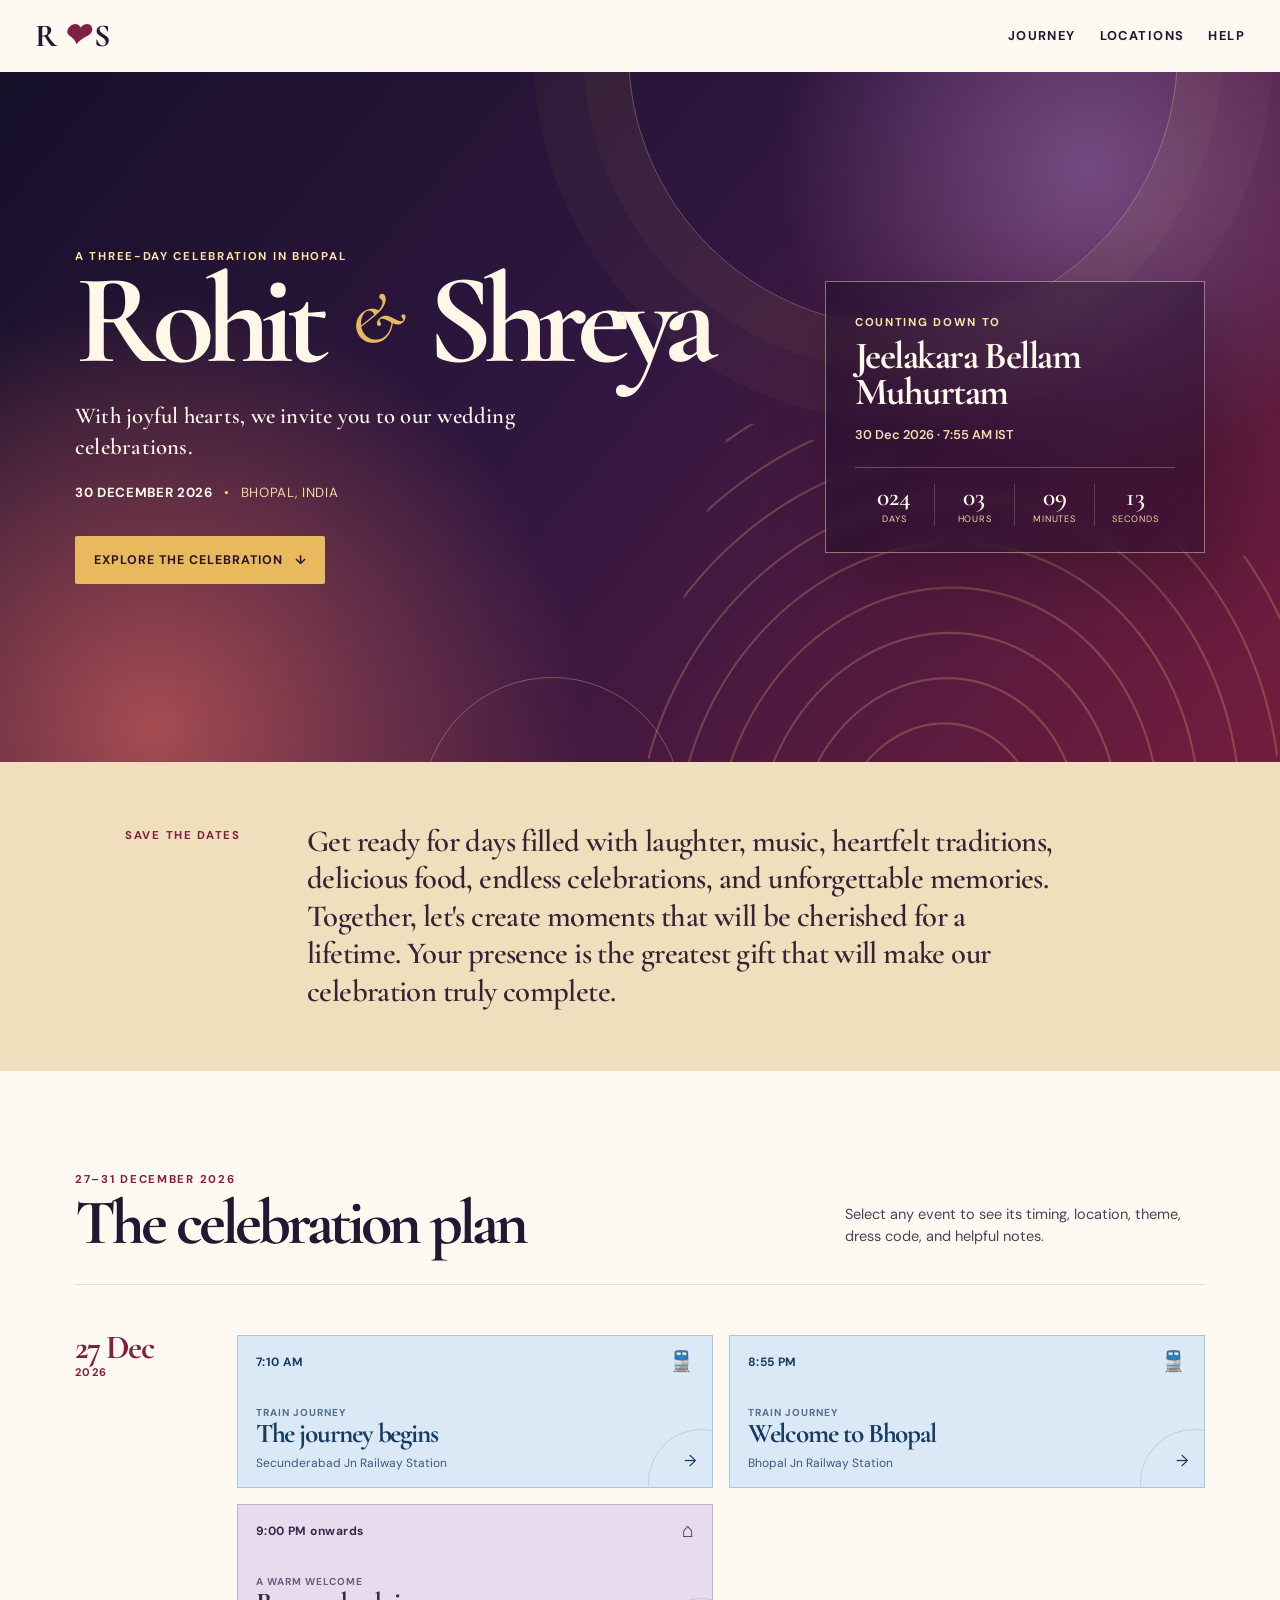
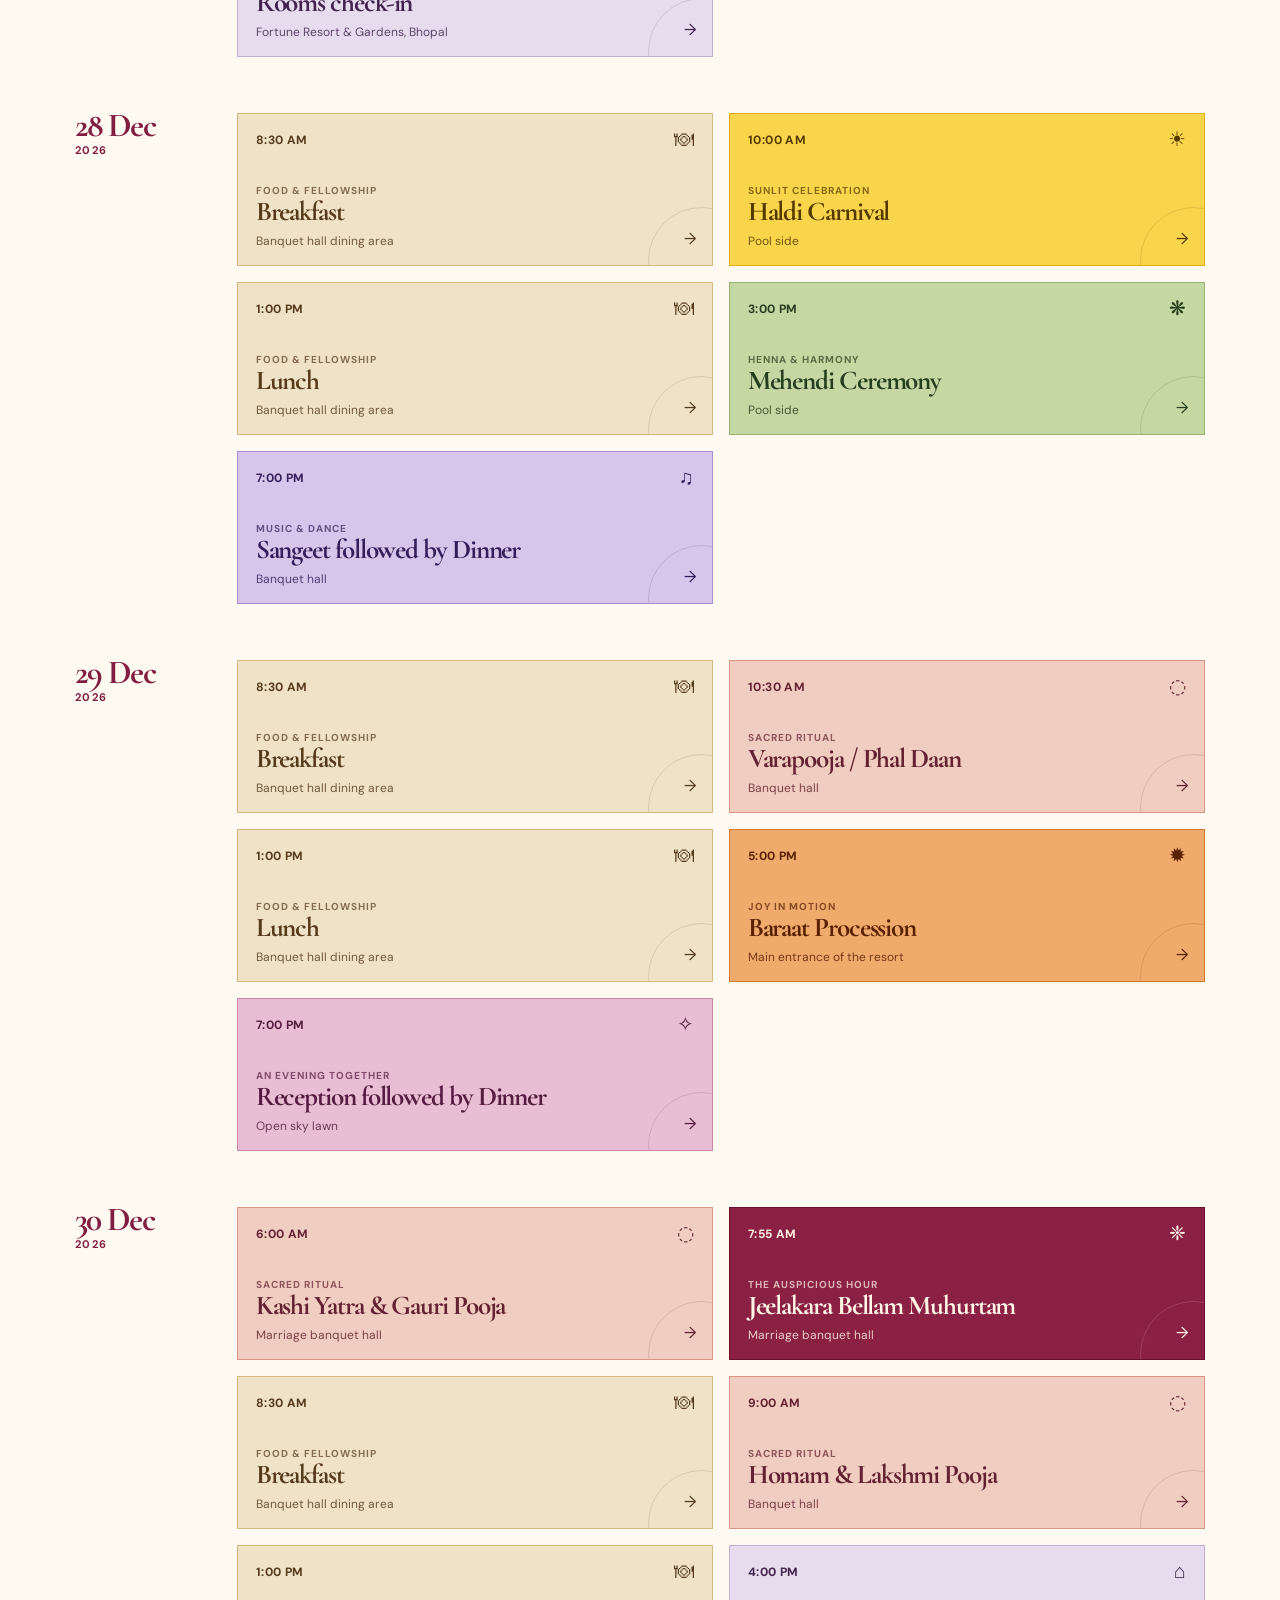
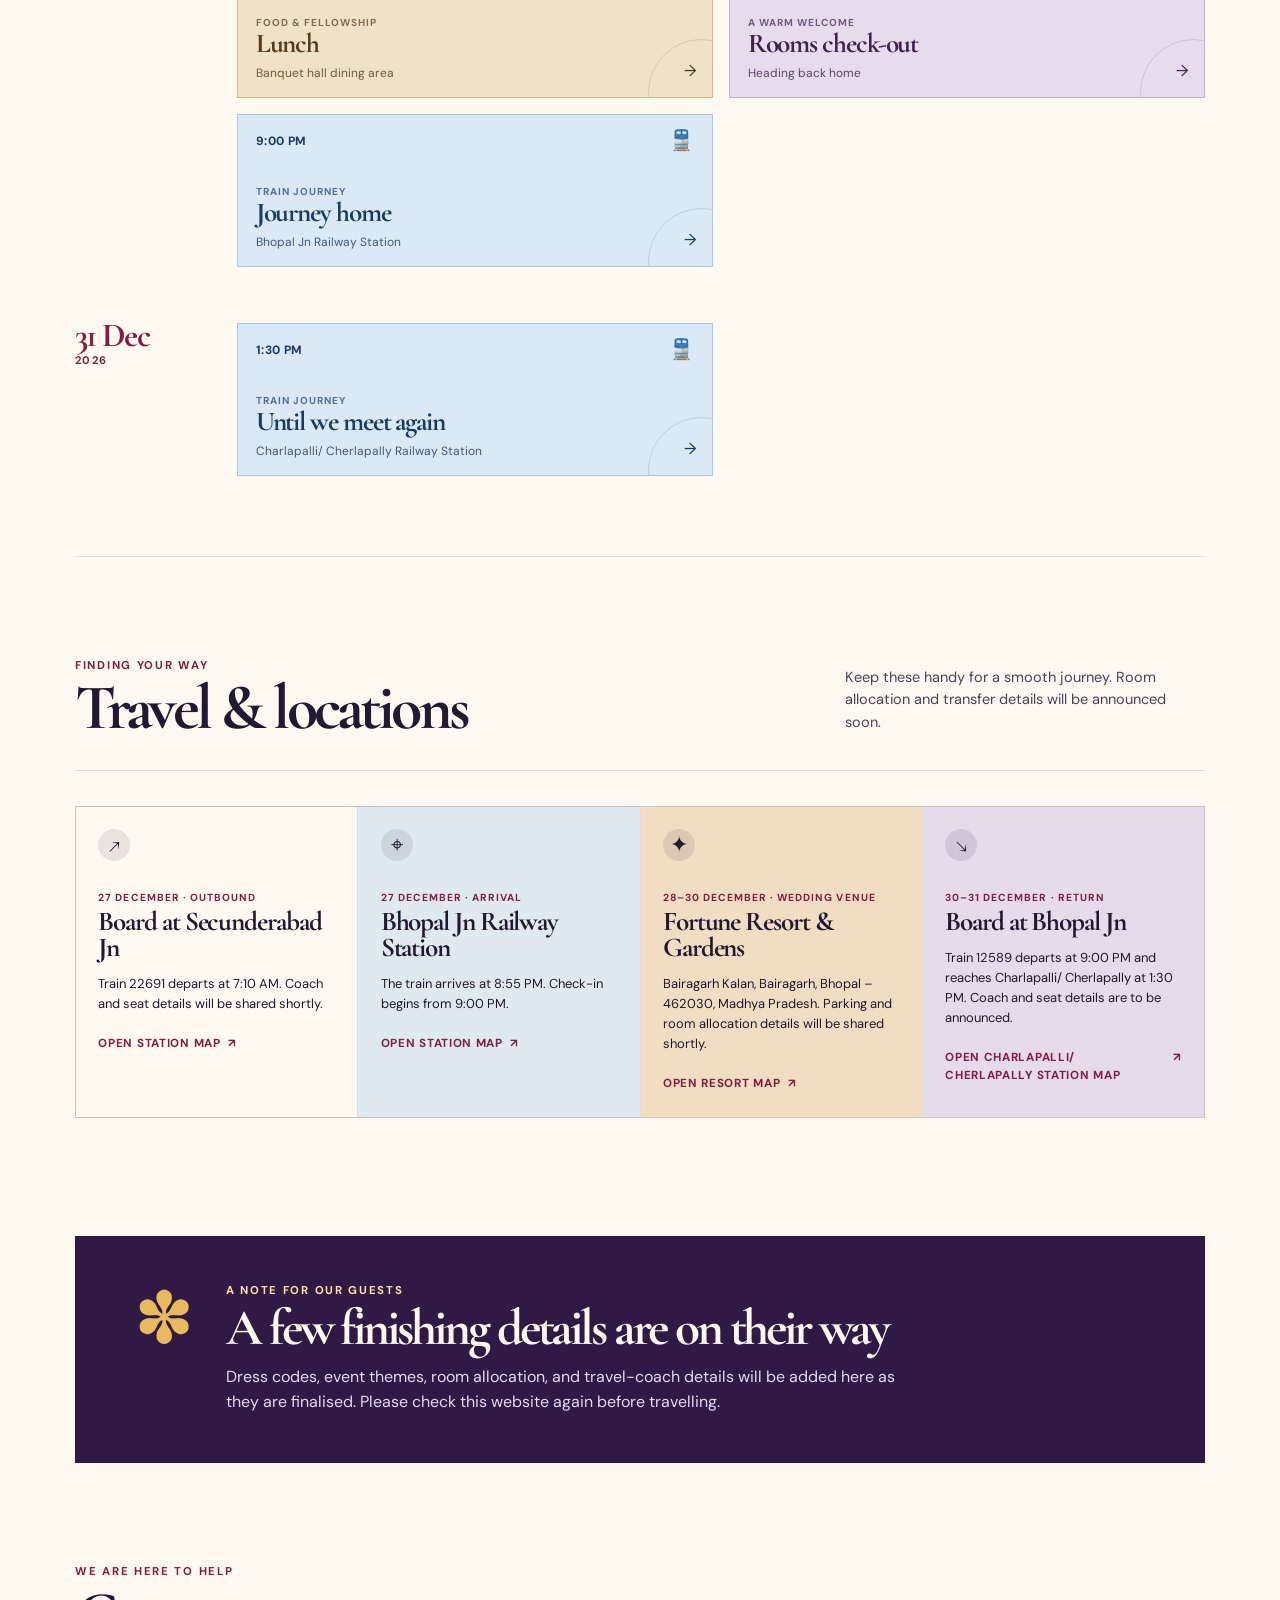
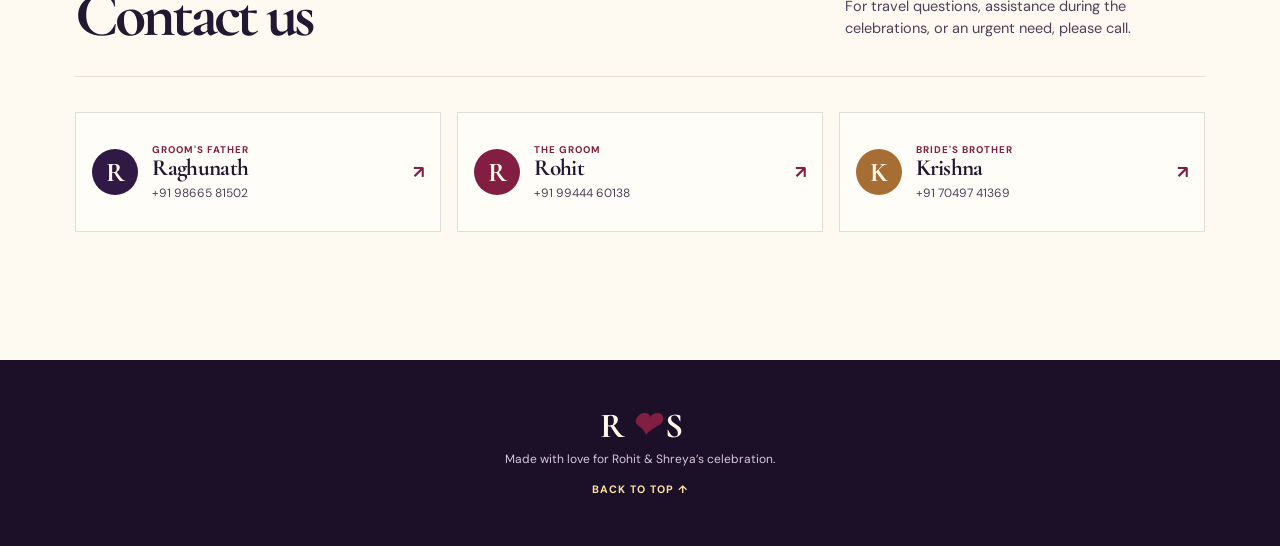
==== index.html @ 89488cb5 "Add files via upload" ====
<!doctype html>
<html lang="en">
  <head>
    <meta charset="UTF-8" />
    <meta name="viewport" content="width=device-width, initial-scale=1.0" />
    <meta name="theme-color" content="#1d1231" />
    <meta name="description" content="The wedding celebration of Rohit and Shreya in Bhopal, December 2026." />
    <title>Rohit &amp; Shreya | Wedding Celebration</title>
    <link rel="preconnect" href="https://fonts.googleapis.com" />
    <link rel="preconnect" href="https://fonts.gstatic.com" crossorigin />
    <link href="https://fonts.googleapis.com/css2?family=Cormorant+Garamond:ital,wght@0,500;0,600;0,700;1,600&family=DM+Sans:wght@400;500;600;700&display=swap" rel="stylesheet" />
    <link rel="stylesheet" href="styles.css" />
  </head>
  <body id="top">
    <a class="skip-link" href="#journey">Skip to celebration plan</a>
    <header class="site-header">
      <a class="wordmark" href="index.html" aria-label="Rohit and Shreya home">R <span>❤</span> S</a>
      <nav aria-label="Main navigation">
        <a href="#journey">Journey</a>
        <a href="#locations">Locations</a>
        <a href="#contacts">Help</a>
      </nav>
    </header>

    <main>
      <section class="hero" aria-labelledby="hero-title">
        <div class="hero-orb orb-one" aria-hidden="true"></div>
        <div class="hero-orb orb-two" aria-hidden="true"></div>
        <div class="hero-pattern" aria-hidden="true"></div>
        <div class="hero-couple" aria-hidden="true">
          <img src="assets/rohit-shreya-illustration-hero.png" alt="" />
        </div>
        <div class="hero-copy">
          <p class="eyebrow light">A three-day celebration in Bhopal</p>
          <h1 id="hero-title"><span>Rohit</span><i>&amp;</i><span>Shreya</span></h1>
          <p class="hero-intro">With joyful hearts, we invite you to our wedding celebrations.</p>
          <div class="date-lockup" aria-label="Wedding date and city">
            <strong>30 December 2026</strong>
            <span>•</span>
            <span>Bhopal, India</span>
          </div>
          <a class="button button-gold" href="#journey">Explore the celebration <span aria-hidden="true">↓</span></a>
        </div>

        <aside class="countdown-card" aria-label="Countdown to the Jeelakara Bellam Muhurtam">
          <p class="eyebrow">Counting down to</p>
          <h2>Jeelakara Bellam<br />Muhurtam</h2>
          <p class="muhurtam-time">30 Dec 2026 · 7:55 AM IST</p>
          <div class="countdown" data-countdown aria-live="polite">
            <div><strong data-days>000</strong><span>Days</span></div>
            <div><strong data-hours>00</strong><span>Hours</span></div>
            <div><strong data-minutes>00</strong><span>Minutes</span></div>
            <div><strong data-seconds>00</strong><span>Seconds</span></div>
          </div>
        </aside>
      </section>

      <section class="intro-band" aria-label="Wedding invitation note">
        <p class="eyebrow">Save the dates</p>
        <p>Get ready for days filled with laughter, music, heartfelt traditions, delicious food, endless celebrations, and unforgettable memories. Together, let's create moments that will be cherished for a lifetime. Your presence is the greatest gift that will make our celebration truly complete.</p>
      </section>

      <section class="journey section" id="journey" aria-labelledby="journey-title">
        <div class="section-heading">
          <div>
            <p class="eyebrow">27–31 December 2026</p>
            <h2 id="journey-title">The celebration plan</h2>
          </div>
          <p class="section-note">Select any event to see its timing, location, theme, dress code, and helpful notes.</p>
        </div>
        <div id="journey-list" class="journey-list" aria-live="polite"></div>
      </section>

      <section class="location-section section" id="locations" aria-labelledby="locations-title">
        <div class="section-heading">
          <div>
            <p class="eyebrow">Finding your way</p>
            <h2 id="locations-title">Travel &amp; locations</h2>
          </div>
          <p class="section-note">Keep these handy for a smooth journey. Room allocation and transfer details will be announced soon.</p>
        </div>
        <div class="location-grid">
          <article class="location-card location-train">
            <span class="icon-badge" aria-hidden="true">↗</span>
            <p class="card-kicker">27 December · Outbound</p>
            <h3>Board at Secunderabad Jn</h3>
            <p>Train 22691 departs at 7:10 AM. Coach and seat details will be shared shortly.</p>
            <a class="text-link" href="https://maps.app.goo.gl/dSaFnCo6ekKPRaWr9" target="_blank" rel="noopener">Open station map <span aria-hidden="true">↗</span></a>
          </article>
          <article class="location-card location-city">
            <span class="icon-badge" aria-hidden="true">⌖</span>
            <p class="card-kicker">27 December · Arrival</p>
            <h3>Bhopal Jn Railway Station</h3>
            <p>The train arrives at 8:55 PM. Check-in begins from 9:00 PM.</p>
            <a class="text-link" href="https://maps.app.goo.gl/MjPHqGioGqBx4mKu5" target="_blank" rel="noopener">Open station map <span aria-hidden="true">↗</span></a>
          </article>
          <article class="location-card location-venue">
            <span class="icon-badge" aria-hidden="true">✦</span>
            <p class="card-kicker">28–30 December · Wedding venue</p>
            <h3>Fortune Resort &amp; Gardens</h3>
            <p>Bairagarh Kalan, Bairagarh, Bhopal – 462030, Madhya Pradesh. Parking and room allocation details will be shared shortly.</p>
            <a class="text-link" href="https://maps.app.goo.gl/9rPVQdmpCpWCATGD6" target="_blank" rel="noopener">Open resort map <span aria-hidden="true">↗</span></a>
          </article>
          <article class="location-card location-return">
            <span class="icon-badge" aria-hidden="true">↘</span>
            <p class="card-kicker">30–31 December · Return</p>
            <h3>Board at Bhopal Jn</h3>
            <p>Train 12589 departs at 9:00 PM and reaches Charlapalli/ Cherlapally at 1:30 PM. Coach and seat details are to be announced.</p>
            <a class="text-link" href="https://maps.app.goo.gl/GBfrULoSmMxC1pWL6" target="_blank" rel="noopener">Open Charlapalli/ Cherlapally station map <span aria-hidden="true">↗</span></a>
          </article>
        </div>
      </section>

      <section class="guest-note section" aria-labelledby="guest-note-title">
        <div class="note-symbol" aria-hidden="true">✽</div>
        <div>
          <p class="eyebrow">A note for our guests</p>
          <h2 id="guest-note-title">A few finishing details are on their way</h2>
          <p>Dress codes, event themes, room allocation, and travel-coach details will be added here as they are finalised. Please check this website again before travelling.</p>
        </div>
      </section>

      <section class="contacts-section section" id="contacts" aria-labelledby="contacts-title">
        <div class="section-heading">
          <div>
            <p class="eyebrow">We are here to help</p>
            <h2 id="contacts-title">Contact us</h2>
          </div>
          <p class="section-note">For travel questions, assistance during the celebrations, or an urgent need, please call.</p>
        </div>
        <div class="contact-grid">
          <a class="contact-card" href="tel:+919866581502">
            <span class="contact-initial">R</span>
            <span><small>Groom's father</small><strong>Raghunath</strong><em>+91 98665 81502</em></span>
            <b aria-hidden="true">↗</b>
          </a>
          <a class="contact-card" href="tel:+919944460138">
            <span class="contact-initial">R</span>
            <span><small>The groom</small><strong>Rohit</strong><em>+91 99444 60138</em></span>
            <b aria-hidden="true">↗</b>
          </a>
          <a class="contact-card" href="tel:+917049741369">
            <span class="contact-initial">K</span>
            <span><small>Bride's brother</small><strong>Krishna</strong><em>+91 70497 41369</em></span>
            <b aria-hidden="true">↗</b>
          </a>
        </div>
      </section>
    </main>

    <footer>
      <p class="footer-monogram" aria-hidden="true">R <span>❤</span> S</p>
      <p>Made with love for Rohit &amp; Shreya’s celebration.</p>
      <a href="#top" class="back-top">Back to top ↑</a>
    </footer>
    <script src="events.js"></script>
    <script src="app.js"></script>
  </body>
</html>
---- styles.css ----
:root {
  --ink: #211831;
  --ink-soft: #4d4057;
  --cream: #fffaf1;
  --paper: #f6efe2;
  --gold: #e9b95d;
  --gold-light: #ffe3a2;
  --wine: #821e42;
  --plum: #301944;
  --line: rgba(50, 30, 52, .14);
  --sans: "DM Sans", Arial, sans-serif;
  --serif: "Cormorant Garamond", Georgia, serif;
}

* { box-sizing: border-box; }
html { scroll-behavior: smooth; }
body { margin: 0; background: var(--cream); color: var(--ink); font-family: var(--sans); font-size: 16px; line-height: 1.55; }
a { color: inherit; }
.skip-link { position: absolute; left: -9999px; top: auto; }
.skip-link:focus { left: 1rem; top: 1rem; z-index: 20; padding: .8rem 1rem; background: #fff; border-radius: 5px; }
.site-header { display: flex; align-items: center; justify-content: space-between; width: min(1210px, calc(100% - 3rem)); margin: 0 auto; padding: 1.25rem 0; }
.wordmark { color: var(--ink); text-decoration: none; font: 700 2rem/1 var(--serif); letter-spacing: -.08em; }
.wordmark span, .footer-monogram span { color: var(--wine); font-style: italic; margin: 0 .1em; }
.site-header nav { display: flex; gap: 1.5rem; }
.site-header nav a, .back-link { color: var(--ink); font-size: .8rem; text-decoration: none; text-transform: uppercase; letter-spacing: .11em; font-weight: 700; }
.site-header nav a:hover, .back-link:hover, .text-link:hover { color: var(--wine); }
.hero { min-height: 690px; position: relative; isolation: isolate; overflow: hidden; display: grid; grid-template-columns: minmax(0, 1fr) 380px; align-items: center; gap: 3rem; padding: clamp(4rem, 9vw, 8rem) max(1.5rem, calc((100vw - 1130px) / 2)); background: radial-gradient(circle at 85% 14%, #754a81 0, transparent 25%), radial-gradient(circle at 12% 95%, #a64c52 0, transparent 33%), linear-gradient(130deg, #161029, #321741 48%, #741d3d); color: #fff8e9; }
.hero-copy { position: relative; z-index: 2; max-width: 690px; }
.eyebrow { margin: 0 0 .55rem; color: var(--wine); font-size: .71rem; line-height: 1.2; text-transform: uppercase; letter-spacing: .15em; font-weight: 700; }
.eyebrow.light { color: var(--gold-light); }
.hero h1 { margin: 0; display: flex; flex-wrap: wrap; align-items: center; gap: .1em .25em; font: 700 clamp(4.5rem, 10vw, 8.7rem)/.76 var(--serif); letter-spacing: -.075em; }
.hero h1 i { color: var(--gold); font-size: .56em; font-weight: 500; }
.hero-intro { max-width: 450px; margin: 2rem 0 1.3rem; font: 600 clamp(1.15rem, 1.8vw, 1.42rem)/1.35 var(--serif); letter-spacing: .01em; }
.date-lockup { display: flex; align-items: center; gap: .7rem; color: #f4d89c; font-size: .83rem; letter-spacing: .05em; text-transform: uppercase; }
.date-lockup strong { color: #fff9e9; }
.button { display: inline-flex; align-items: center; justify-content: center; gap: .75rem; padding: .85rem 1.1rem; border: 1px solid transparent; border-radius: 2px; text-decoration: none; font-size: .78rem; font-weight: 700; letter-spacing: .08em; text-transform: uppercase; transition: transform .2s ease, background .2s ease, border-color .2s ease; }
.button:hover { transform: translateY(-2px); }
.button-gold { margin-top: 2rem; background: var(--gold); color: #291530; }
.button-gold:hover { background: #ffcf71; }
.button-dark { margin-top: 1rem; background: var(--plum); color: #fffaf1; }
.button-outline { border-color: var(--ink); color: var(--ink); }
.button-outline:hover { background: var(--ink); color: var(--cream); }
.countdown-card { position: relative; z-index: 2; width: 100%; padding: 2.1rem 1.8rem 1.6rem; border: 1px solid rgba(255, 239, 193, .45); background: rgba(20, 10, 34, .38); box-shadow: 20px 25px 70px rgba(0, 0, 0, .22); backdrop-filter: blur(7px); }
.countdown-card h2 { margin: 0; color: #fff9eb; font: 700 clamp(2rem, 3vw, 2.55rem)/.94 var(--serif); letter-spacing: -.04em; }
.countdown-card .eyebrow { color: var(--gold-light); }
.muhurtam-time { margin: .9rem 0 1.4rem; color: #f3ddaa; font-size: .8rem; font-weight: 600; }
.countdown { display: grid; grid-template-columns: repeat(4, 1fr); border-top: 1px solid rgba(255,255,255,.25); padding-top: 1rem; }
.countdown > div { display: grid; gap: .15rem; text-align: center; border-right: 1px solid rgba(255,255,255,.18); }
.countdown > div:last-child { border-right: 0; }
.countdown strong { color: #fff9e9; font: 600 clamp(1.25rem, 2vw, 1.7rem)/1 var(--serif); }
.countdown span { color: #efd7a0; font-size: .58rem; text-transform: uppercase; letter-spacing: .08em; }
.countdown-complete { grid-column: 1 / -1; margin: 0; color: #fff9eb; font: 600 1.3rem/1.2 var(--serif); text-align: center; }
.hero-orb { position: absolute; z-index: -1; border: 1px solid rgba(255, 221, 148, .3); border-radius: 50%; }
.orb-one { width: 550px; height: 550px; top: -295px; right: 8%; box-shadow: 0 0 0 45px rgba(232, 185, 93, .04), 0 0 0 95px rgba(232, 185, 93, .035); animation: drift 11s ease-in-out infinite; }
.orb-two { width: 260px; height: 260px; bottom: -175px; left: 33%; animation: drift 9s ease-in-out -3s infinite reverse; }
.hero-pattern { position: absolute; z-index: -1; bottom: -80px; right: -10px; width: min(48vw, 620px); height: 350px; opacity: .72; background: repeating-radial-gradient(ellipse at bottom, transparent 0 18px, rgba(255, 214, 126, .31) 19px 20px, transparent 21px 40px); transform: rotate(15deg); }
.hero-couple { position: absolute; z-index: 0; right: clamp(365px, 35vw, 485px); bottom: -2.4rem; width: min(31vw, 380px); pointer-events: none; filter: drop-shadow(0 20px 22px rgba(8, 3, 16, .34)); opacity: .64; animation: couple-float 7s ease-in-out infinite; }
.hero-couple img { display: block; width: 100%; height: auto; }
@keyframes couple-float { 50% { transform: translateY(-12px) rotate(-1.2deg); } }
@keyframes drift { 50% { transform: translate3d(18px, 22px, 0) rotate(7deg); } }
.intro-band { display: grid; grid-template-columns: 150px minmax(0, 750px); gap: 2rem; align-items: start; padding: 3.8rem max(1.5rem, calc((100vw - 1030px) / 2)); background: #f0dfbd; color: #3a2136; }
.intro-band .eyebrow { margin-top: .4rem; }
.intro-band > p:last-child { margin: 0; font: 600 clamp(1.4rem, 2.4vw, 2rem)/1.22 var(--serif); letter-spacing: -.02em; }
.section { width: min(1130px, calc(100% - 3rem)); margin: 0 auto; padding: clamp(4.5rem, 8vw, 7rem) 0; }
.section-heading { display: flex; align-items: end; justify-content: space-between; gap: 2rem; padding-bottom: 2.2rem; border-bottom: 1px solid var(--line); }
.section h2, .not-found h1 { margin: 0; font: 700 clamp(2.7rem, 5vw, 4.4rem)/.83 var(--serif); letter-spacing: -.06em; }
.section-note { max-width: 360px; margin: 0; color: var(--ink-soft); font-size: .91rem; }
.journey { padding-bottom: 2.5rem; }
.journey-list { padding-top: 2.1rem; }
.day-schedule { display: grid; grid-template-columns: 130px 1fr; gap: 2rem; padding: 1rem 0 2.5rem; }
.day-marker { display: grid; align-content: start; gap: .15rem; color: var(--wine); }
.day-marker strong { font: 700 2.1rem/.8 var(--serif); letter-spacing: -.05em; }
.day-marker span { font-size: .69rem; font-weight: 700; letter-spacing: .12em; }
.events-grid { display: grid; grid-template-columns: repeat(2, minmax(0, 1fr)); gap: 1rem; }
.event-card { min-height: 153px; position: relative; display: flex; flex-direction: column; justify-content: space-between; overflow: hidden; padding: 1.05rem 1.1rem .9rem; border: 1px solid var(--event-border, rgba(44,27,43,.12)); background: var(--event-bg, #fff); color: var(--event-ink, var(--ink)); text-decoration: none; transition: transform .2s ease, box-shadow .2s ease; }
.event-card::after { content: ""; position: absolute; width: 105px; height: 105px; right: -43px; bottom: -49px; border: 1px solid currentColor; border-radius: 50%; opacity: .15; }
.event-card:hover { transform: translateY(-3px); box-shadow: 0 15px 25px rgba(47, 24, 44, .11); }
.event-time { display: flex; align-items: center; justify-content: space-between; color: inherit; font-size: .75rem; font-weight: 700; letter-spacing: .04em; }
.event-time span { font: 1.25rem/1 var(--serif); }
.event-card-body { position: relative; z-index: 1; }
.event-type { margin: 0 0 .1rem; font-size: .63rem; font-weight: 700; letter-spacing: .1em; text-transform: uppercase; opacity: .7; }
.event-card h3 { margin: 0; font: 700 1.7rem/.9 var(--serif); letter-spacing: -.04em; }
.event-card-body > p:last-child { margin: .45rem 0 0; font-size: .75rem; opacity: .82; }
.event-arrow { position: absolute; z-index: 2; right: 1rem; bottom: .8rem; font-size: 1rem; }
.theme-journey { --event-bg: #dbe8f5; --event-ink: #173c61; --event-border: #a8c5e3; }
.theme-welcome { --event-bg: #e7dced; --event-ink: #40224d; --event-border: #c6add2; }
.theme-dining { --event-bg: #f0e2c7; --event-ink: #563b1b; --event-border: #d6b884; }
.theme-haldi { --event-bg: #f8d54b; --event-ink: #563900; --event-border: #e1ad16; }
.theme-mehendi { --event-bg: #c5d7a2; --event-ink: #253e1e; --event-border: #96b572; }
.theme-sangeet { --event-bg: #d7c5eb; --event-ink: #371e5a; --event-border: #aa8fd0; }
.theme-pooja { --event-bg: #f0ccc1; --event-ink: #632231; --event-border: #d89689; }
.theme-baraat { --event-bg: #efab6b; --event-ink: #592004; --event-border: #d77832; }
.theme-reception { --event-bg: #e9bdd3; --event-ink: #541c41; --event-border: #cc86aa; }
.theme-muhurtam { --event-bg: #8b2045; --event-ink: #fff6e6; --event-border: #6d102f; }
.location-section { border-top: 1px solid var(--line); }
.location-grid { display: grid; grid-template-columns: repeat(4, 1fr); gap: 1px; margin-top: 2.2rem; background: var(--line); border: 1px solid var(--line); }
.location-card { min-height: 295px; padding: 1.4rem; background: #fffaf1; }
.location-card:nth-child(2) { background: #dfeaf0; }
.location-card:nth-child(3) { background: #f1dec2; }
.location-card:nth-child(4) { background: #e5dbea; }
.icon-badge { display: grid; place-items: center; width: 32px; height: 32px; border-radius: 50%; background: rgba(44,23,53,.1); font: 1.4rem/1 var(--serif); }
.card-kicker { margin: 1.8rem 0 .2rem; color: var(--wine); font-size: .64rem; font-weight: 700; letter-spacing: .1em; text-transform: uppercase; }
.location-card h3 { margin: 0; font: 700 1.7rem/.95 var(--serif); letter-spacing: -.04em; }
.location-card > p:not(.card-kicker) { margin: .8rem 0 1rem; font-size: .81rem; }
.text-link { display: inline-flex; gap: .45rem; color: var(--wine); font-size: .73rem; font-weight: 700; text-decoration: none; text-transform: uppercase; letter-spacing: .06em; }
.status-pill { display: inline-block; padding: .4rem .55rem; background: rgba(72,39,63,.1); color: #553544; font-size: .63rem; font-weight: 700; letter-spacing: .055em; text-transform: uppercase; }
.status-pill.large { margin-top: .4rem; font-size: .69rem; }
.guest-note { display: grid; grid-template-columns: 82px minmax(0, 1fr); gap: 1.3rem; margin-top: 1rem; padding: 3rem; background: var(--plum); color: #fff9ec; }
.guest-note .eyebrow { color: var(--gold-light); }
.guest-note h2 { color: #fff9ec; font-size: clamp(2.2rem, 4vw, 3.6rem); }
.guest-note p:last-child { max-width: 690px; margin: 1rem 0 0; color: #e8d9ef; }
.note-symbol { color: var(--gold); font: 4.5rem/1 var(--serif); text-align: center; }
.contacts-section { padding-bottom: clamp(5rem, 10vw, 9rem); }
.contact-grid { display: grid; grid-template-columns: repeat(3, 1fr); gap: 1rem; margin-top: 2.2rem; }
.contact-card { display: grid; grid-template-columns: 46px 1fr auto; gap: .9rem; align-items: center; min-height: 120px; padding: 1rem; border: 1px solid var(--line); background: #fffdf8; text-decoration: none; transition: transform .2s ease, border-color .2s ease; }
.contact-card:hover { transform: translateY(-2px); border-color: var(--wine); }
.contact-initial { display: grid; place-items: center; width: 46px; height: 46px; border-radius: 50%; background: var(--plum); color: #fff9eb; font: 700 1.7rem/1 var(--serif); }
.contact-card:nth-child(2) .contact-initial { background: var(--wine); }
.contact-card:nth-child(3) .contact-initial { background: #a66e32; }
.contact-card span:nth-child(2) { display: grid; }
.contact-card small { color: var(--wine); font-size: .61rem; font-weight: 700; letter-spacing: .1em; text-transform: uppercase; }
.contact-card strong { font: 700 1.45rem/.95 var(--serif); letter-spacing: -.03em; }
.contact-card em { margin-top: .32rem; color: var(--ink-soft); font-size: .75rem; font-style: normal; }
.contact-card b { color: var(--wine); font-size: 1.1rem; }
footer { display: grid; place-items: center; gap: .4rem; padding: 3rem 1.5rem; background: #1c1028; color: #d8c7dc; text-align: center; }
.footer-monogram { margin: 0; color: #fff9e9; font: 700 2.2rem/1 var(--serif); letter-spacing: -.08em; }
footer p:not(.footer-monogram) { margin: 0; font-size: .75rem; }
.back-top { margin-top: .4rem; color: var(--gold-light); font-size: .67rem; font-weight: 700; letter-spacing: .1em; text-decoration: none; text-transform: uppercase; }

/* Event detail page */
.event-header { border-bottom: 1px solid var(--line); }
.event-hero { --event-bg: #f0dfbd; --event-ink: var(--ink); position: relative; isolation: isolate; overflow: hidden; display: grid; grid-template-columns: minmax(0, 1fr) minmax(220px, 315px); gap: 2.5rem; align-items: end; min-height: 455px; padding: clamp(4rem, 8vw, 7rem) max(1.5rem, calc((100vw - 1130px) / 2)); background: var(--event-bg); color: var(--event-ink); }
.event-hero::before { content: ""; position: absolute; z-index: -1; width: min(65vw, 800px); height: min(65vw, 800px); top: -420px; right: -120px; border: 1px solid currentColor; border-radius: 50%; opacity: .15; box-shadow: 0 0 0 60px transparent, 0 0 0 61px currentColor, 0 0 0 120px transparent, 0 0 0 121px currentColor; }
.event-hero .eyebrow { color: currentColor; opacity: .75; }
.event-theme-label { margin: .2rem 0 1rem; font-size: .75rem; font-weight: 700; letter-spacing: .1em; text-transform: uppercase; }
.event-hero h1 { max-width: 750px; margin: 0; font: 700 clamp(4rem, 9vw, 7.4rem)/.78 var(--serif); letter-spacing: -.075em; }
.event-summary { max-width: 570px; margin: 1.5rem 0 0; font: 600 clamp(1.1rem, 2vw, 1.45rem)/1.3 var(--serif); }
.event-stamp { position: relative; z-index: 1; display: grid; gap: .4rem; padding: 1.3rem; border: 1px solid currentColor; background: rgba(255,255,255,.16); }
.event-stamp strong { font: 700 2.4rem/.9 var(--serif); letter-spacing: -.045em; }
.event-stamp span { font-size: .78rem; font-weight: 600; }
.event-hero-art { position: absolute; z-index: -1; top: -20px; right: 14%; font: clamp(13rem, 28vw, 23rem)/1 var(--serif); opacity: .11; }
.event-details { display: grid; grid-template-columns: minmax(0, 1fr) 300px; gap: clamp(2.5rem, 7vw, 7rem); align-items: start; }
.detail-main h2 { max-width: 600px; }
.detail-list { margin: 2rem 0 1.7rem; padding: 0; list-style: none; border-top: 1px solid var(--line); }
.detail-list li { padding: .9rem 0 .9rem 1.7rem; border-bottom: 1px solid var(--line); position: relative; font-size: .91rem; }
.detail-list li::before { content: "✦"; position: absolute; left: 0; color: var(--wine); }
.detail-actions { display: flex; flex-wrap: wrap; gap: .8rem; }
.help-panel { padding: 1.6rem; background: #efe2c8; color: #382234; }
.help-panel h3 { margin: 0; font: 700 2rem/.93 var(--serif); letter-spacing: -.04em; }
.help-panel p:not(.eyebrow) { margin: 1rem 0; font-size: .86rem; }
.help-panel a { color: var(--wine); font-size: .78rem; font-weight: 700; }
.not-found { min-height: 50vh; }
.not-found p:not(.eyebrow) { max-width: 480px; }

@media (max-width: 850px) {
  .hero { min-height: 0; grid-template-columns: 1fr; gap: 3.2rem; padding-top: 5rem; padding-bottom: 4.5rem; }
  .hero-couple { right: 1.8rem; bottom: 1.5rem; width: 270px; opacity: .26; }
  .countdown-card { max-width: 470px; }
  .location-grid { grid-template-columns: repeat(2, 1fr); }
  .contact-grid { grid-template-columns: 1fr; }
  .event-details { grid-template-columns: 1fr; }
  .help-panel { max-width: 450px; }
}
@media (max-width: 620px) {
  .site-header { width: min(100% - 2rem, 1210px); padding: 1rem 0; }
  .site-header nav { gap: .8rem; }
  .site-header nav a { font-size: .62rem; }
  .hero { padding: 4rem 1rem 3rem; }
  .hero-couple { right: -.4rem; bottom: 3.5rem; width: 230px; opacity: .21; }
  .hero h1 { font-size: clamp(4.2rem, 22vw, 6.2rem); }
  .intro-band { grid-template-columns: 1fr; gap: .4rem; padding: 2.5rem 1rem; }
  .section { width: min(100% - 2rem, 1130px); padding: 3.7rem 0; }
  .section-heading { display: grid; gap: 1rem; padding-bottom: 1.5rem; }
  .section-note { max-width: 100%; }
  .day-schedule { grid-template-columns: 1fr; gap: .9rem; padding-bottom: 2rem; }
  .day-marker { display: flex; align-items: baseline; gap: .5rem; }
  .events-grid, .location-grid { grid-template-columns: 1fr; }
  .event-card { min-height: 140px; }
  .guest-note { grid-template-columns: 1fr; padding: 2rem 1.3rem; }
  .note-symbol { text-align: left; font-size: 3rem; }
  .event-hero { grid-template-columns: 1fr; gap: 2rem; min-height: 0; padding: 4rem 1rem 3rem; }
  .event-hero h1 { font-size: clamp(3.7rem, 16vw, 5.7rem); }
  .event-stamp { max-width: 360px; }
  .event-details { padding-top: 3.7rem; }
}
@media (prefers-reduced-motion: reduce) { *, *::before, *::after { scroll-behavior: auto !important; animation-duration: .01ms !important; animation-iteration-count: 1 !important; transition-duration: .01ms !important; } }
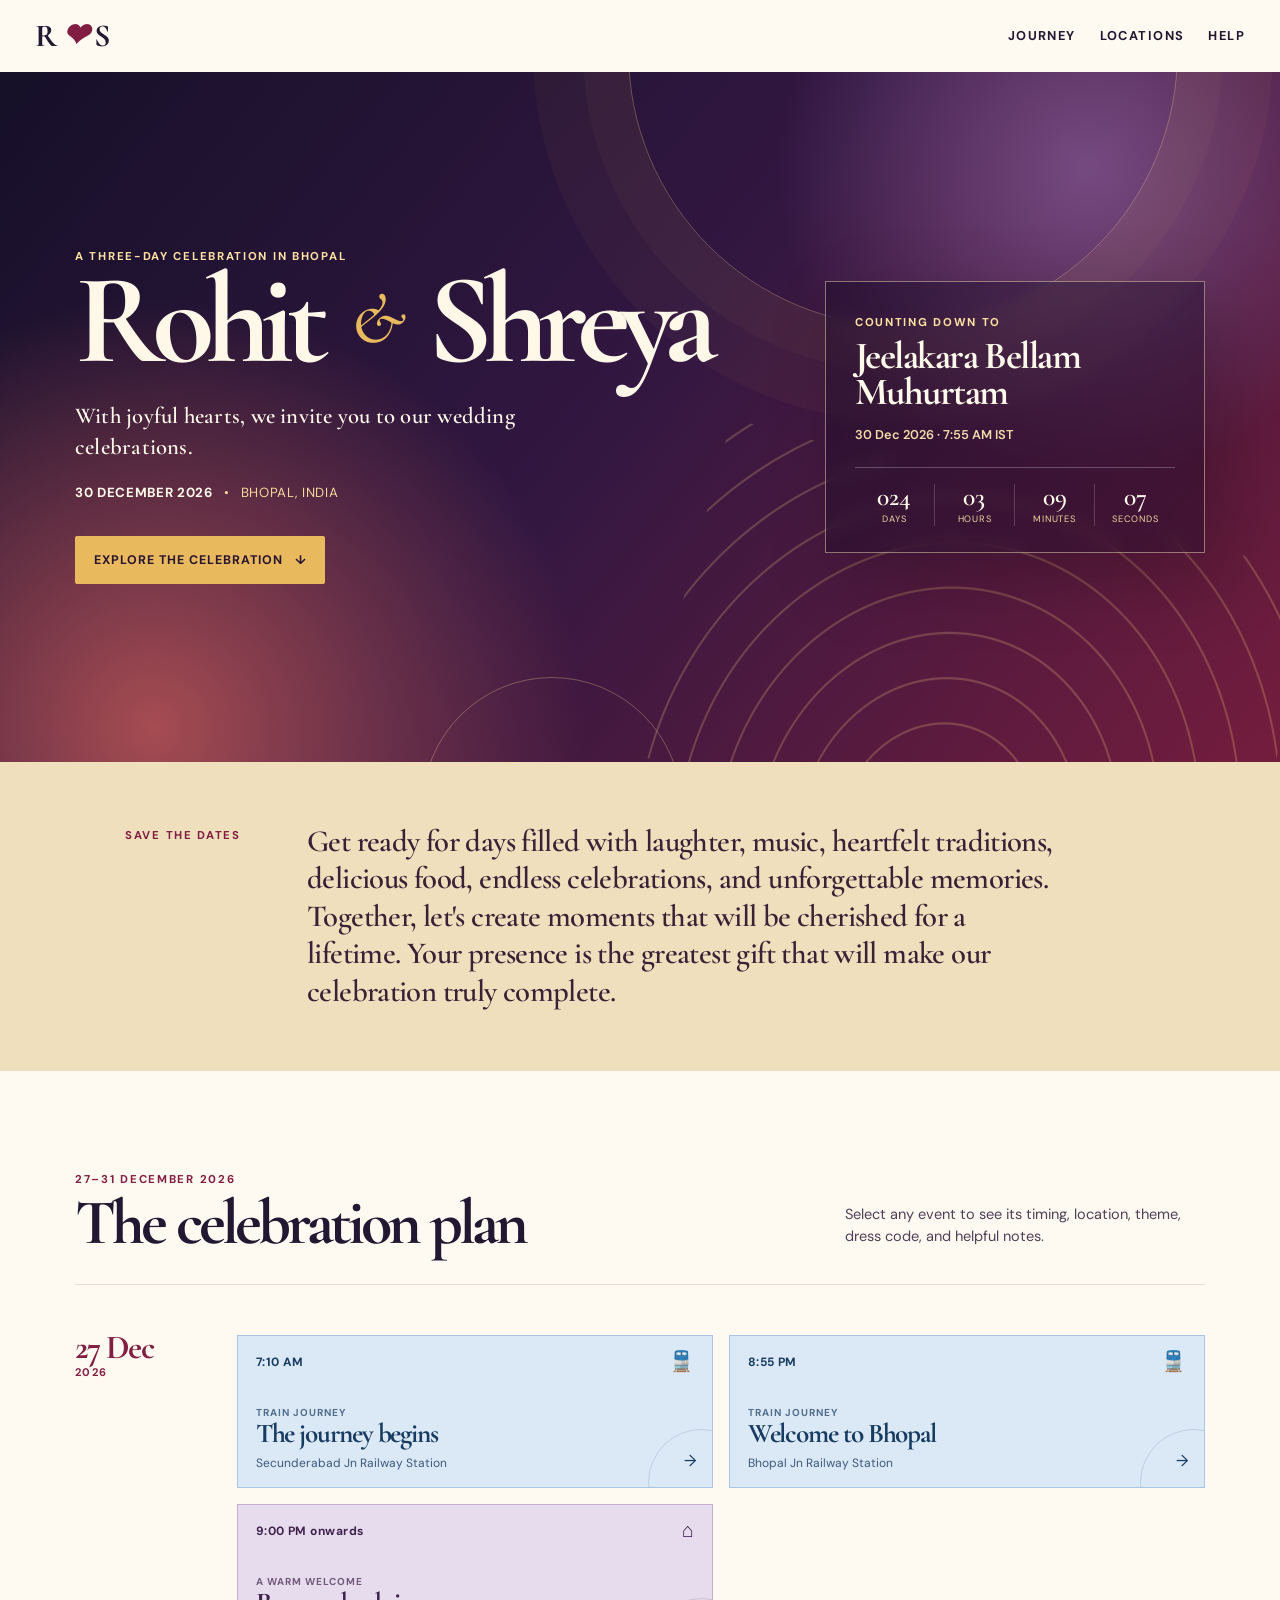
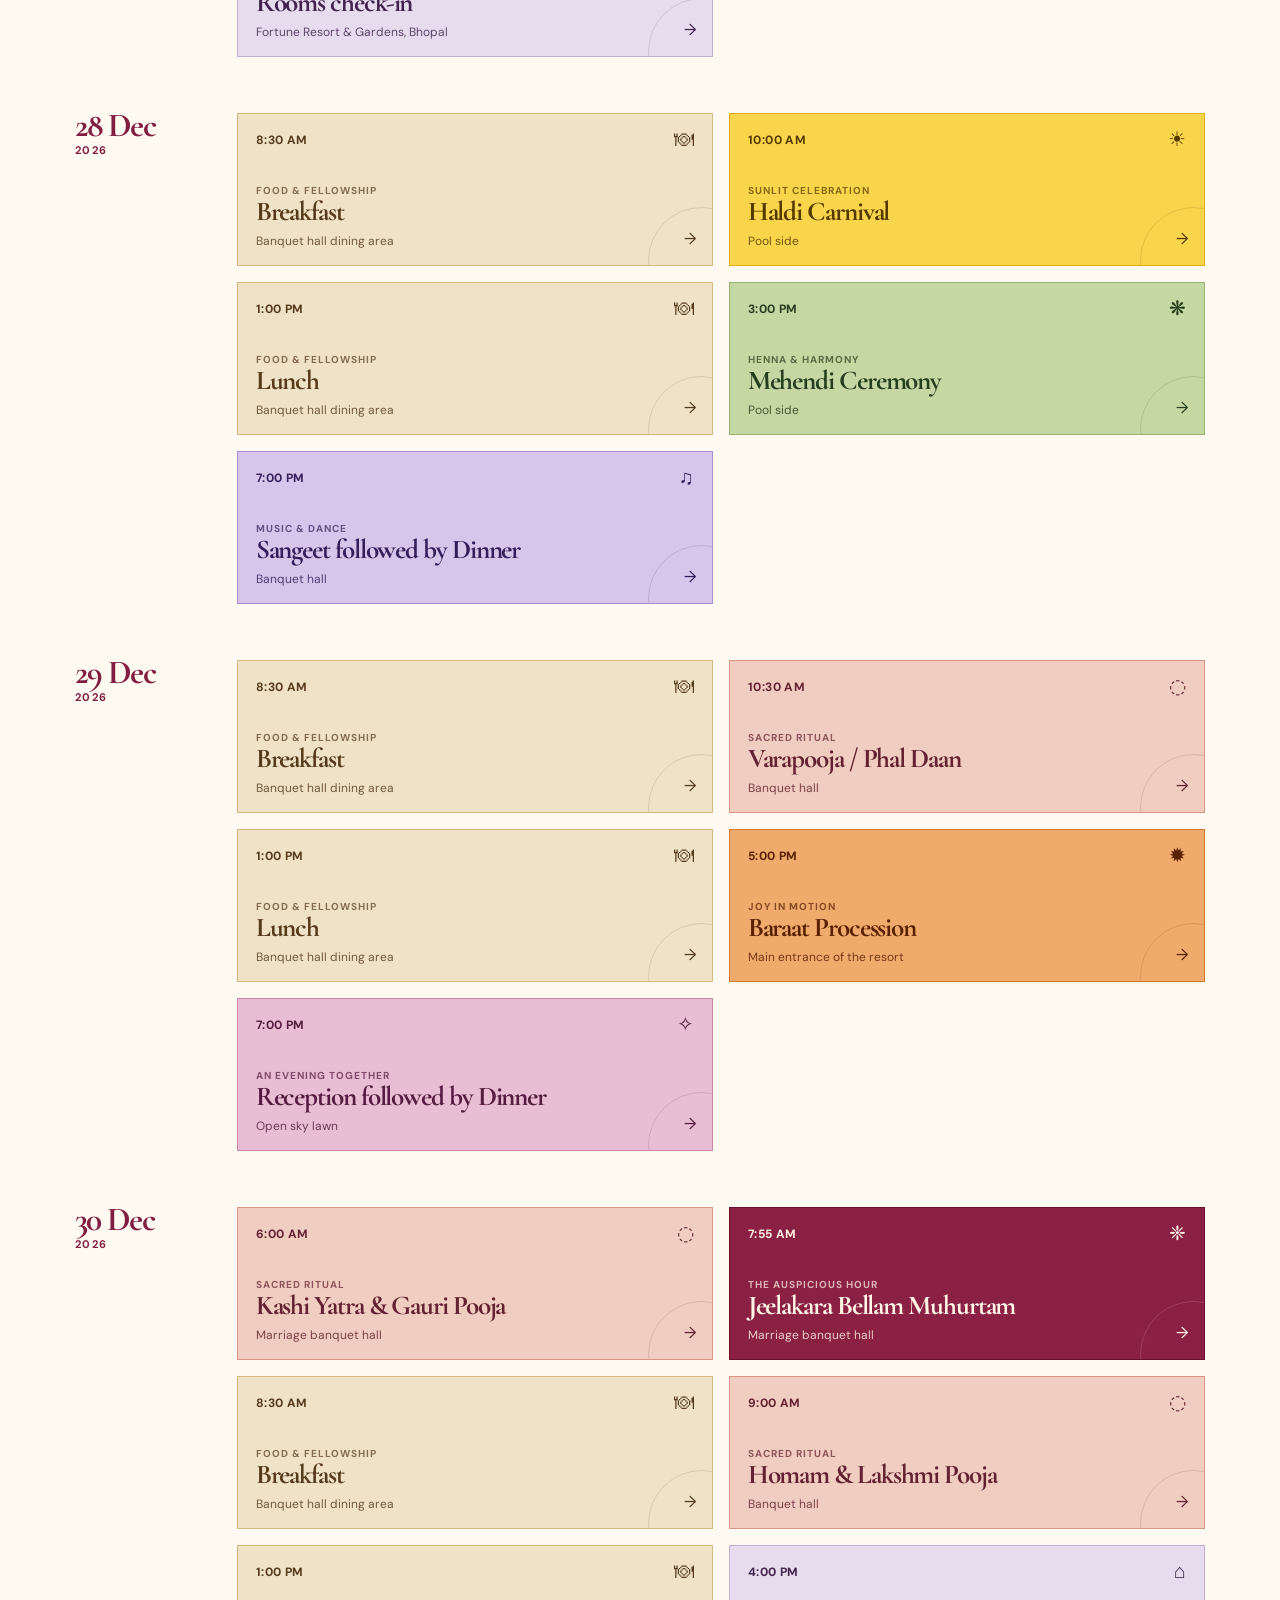
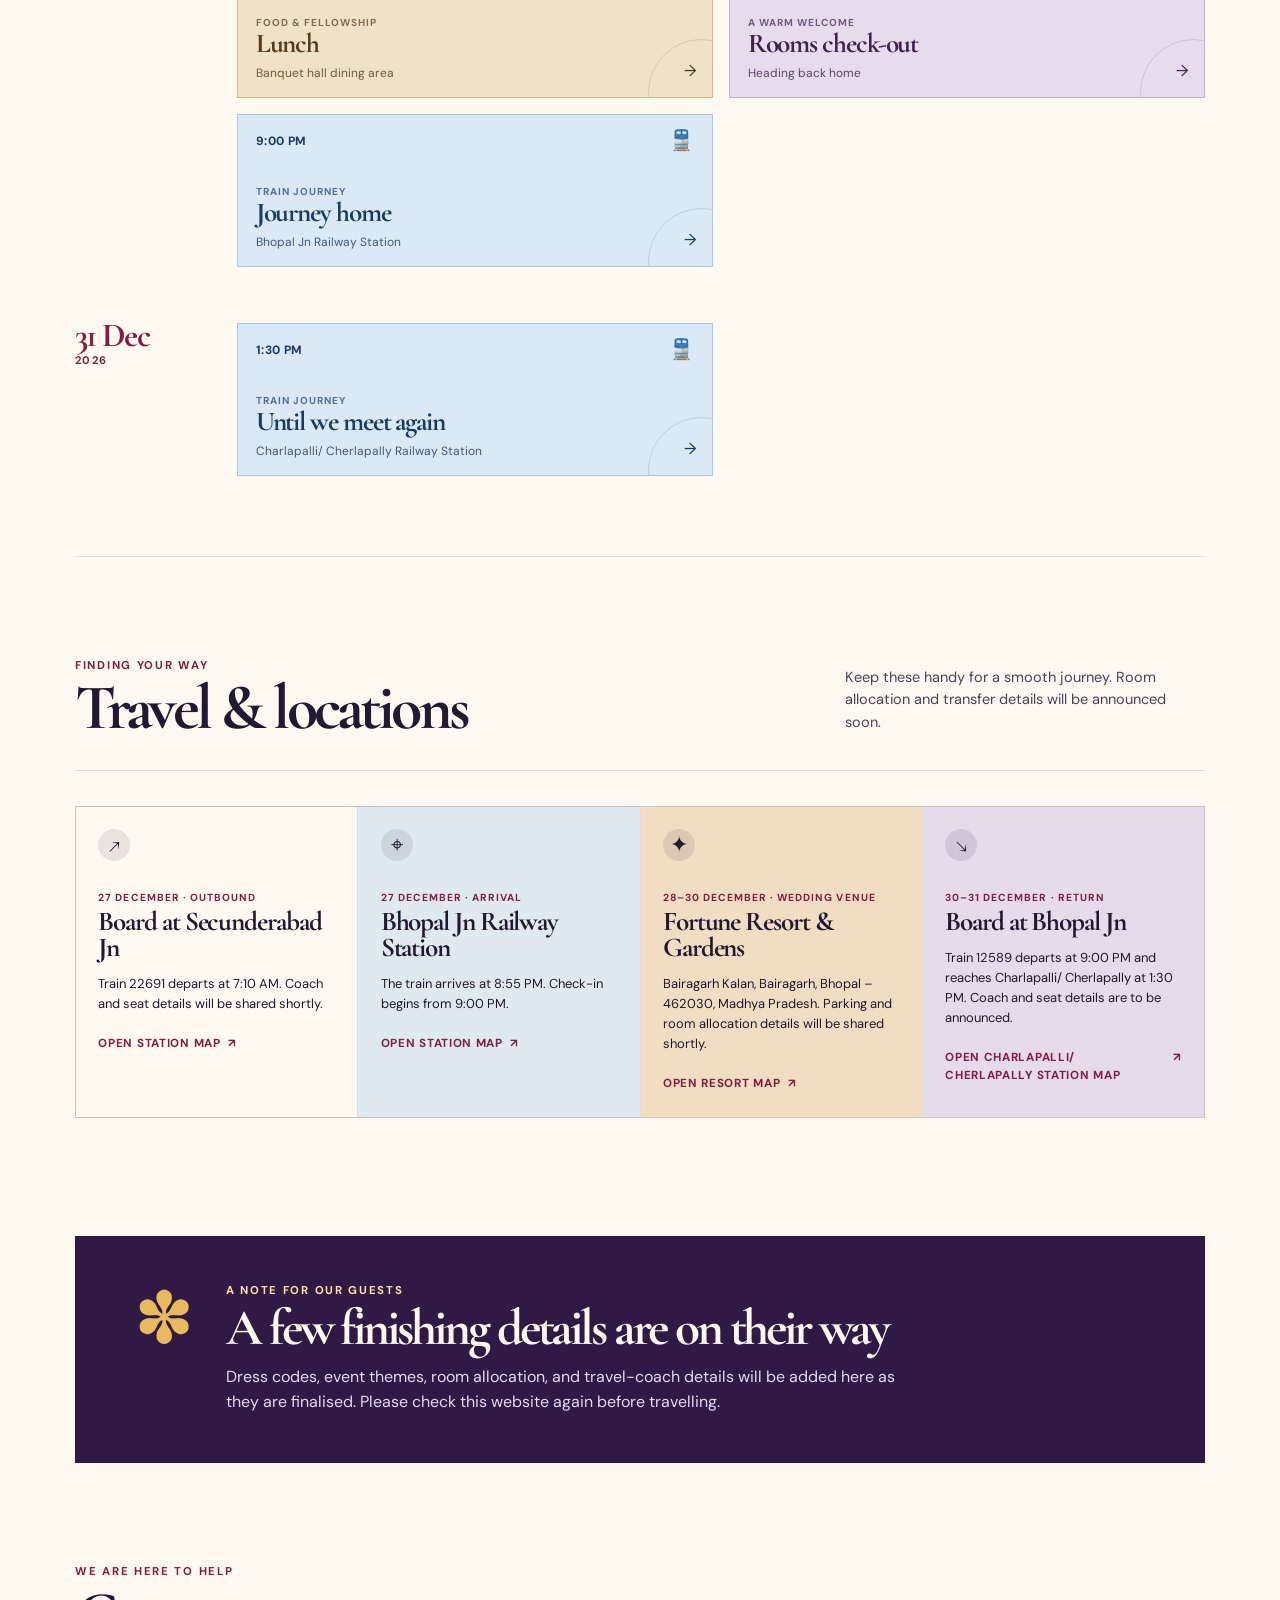
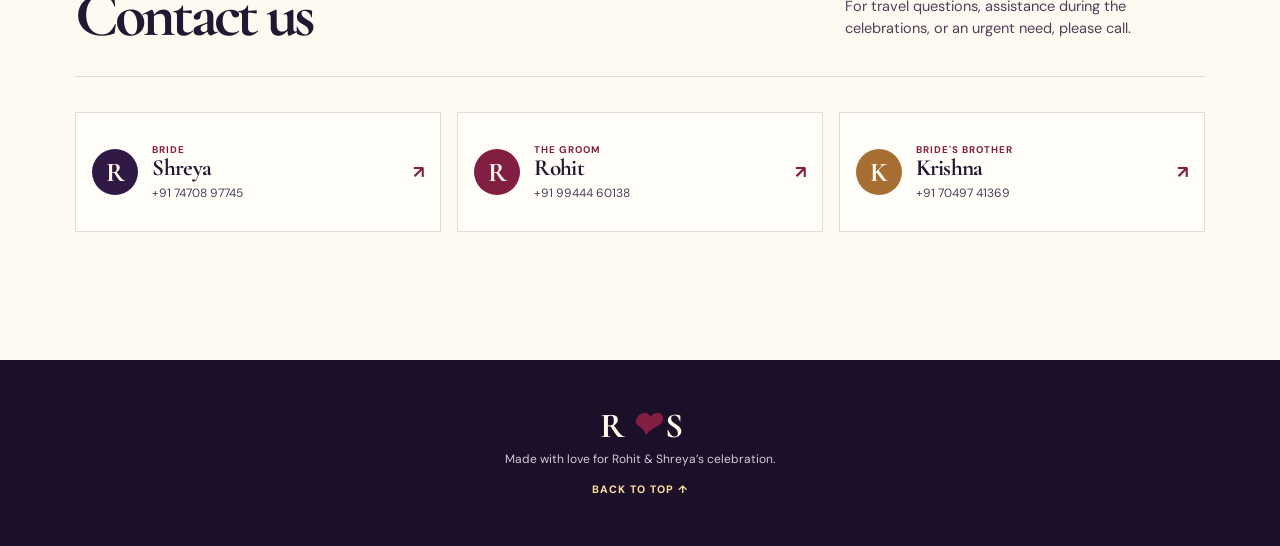
==== commit 20c1f159: "Add files via upload" ====
--- a/index.html
+++ b/index.html
@@ -129,9 +129,9 @@
           <p class="section-note">For travel questions, assistance during the celebrations, or an urgent need, please call.</p>
         </div>
         <div class="contact-grid">
-          <a class="contact-card" href="tel:+919866581502">
+          <a class="contact-card" href="tel:+917049741369">
             <span class="contact-initial">R</span>
-            <span><small>Groom's father</small><strong>Raghunath</strong><em>+91 98665 81502</em></span>
+            <span><small>Bride</small><strong>Shreya</strong><em>+91 74708 97745</em></span>
             <b aria-hidden="true">↗</b>
           </a>
           <a class="contact-card" href="tel:+919944460138">
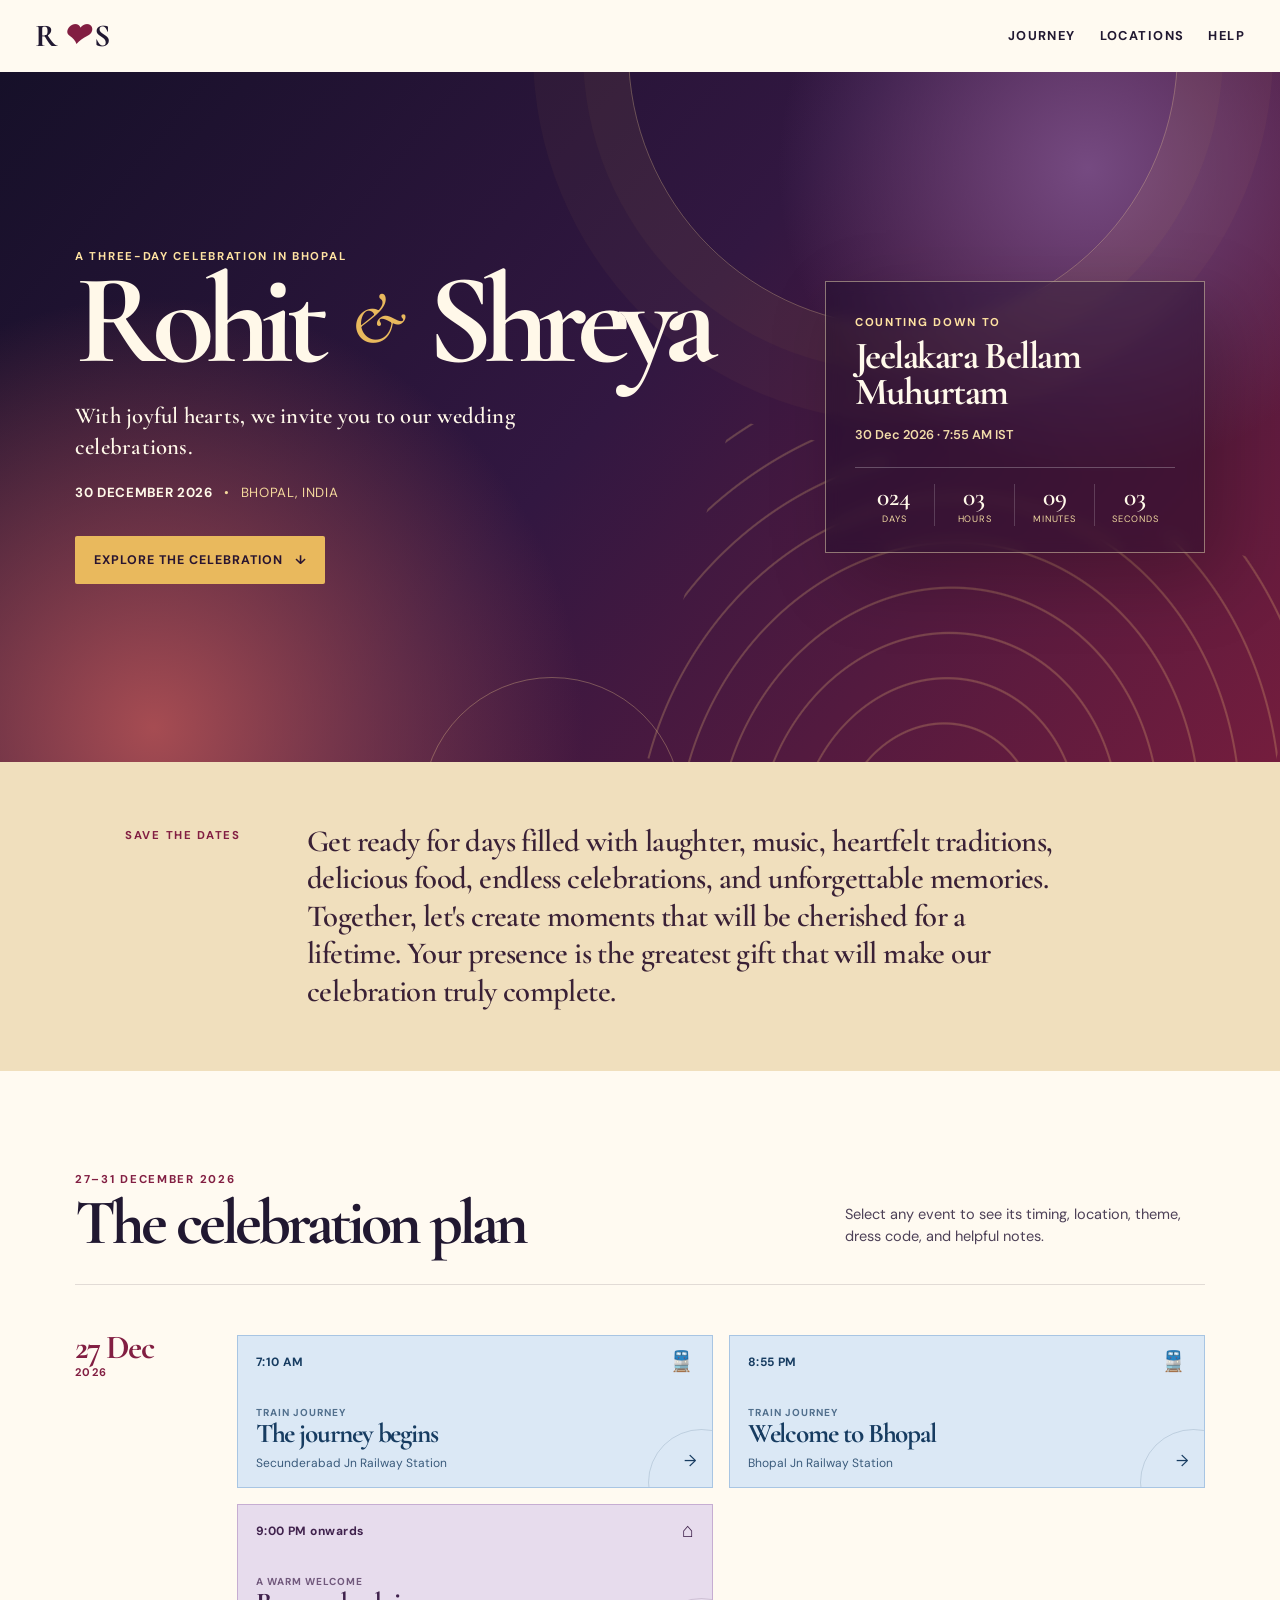
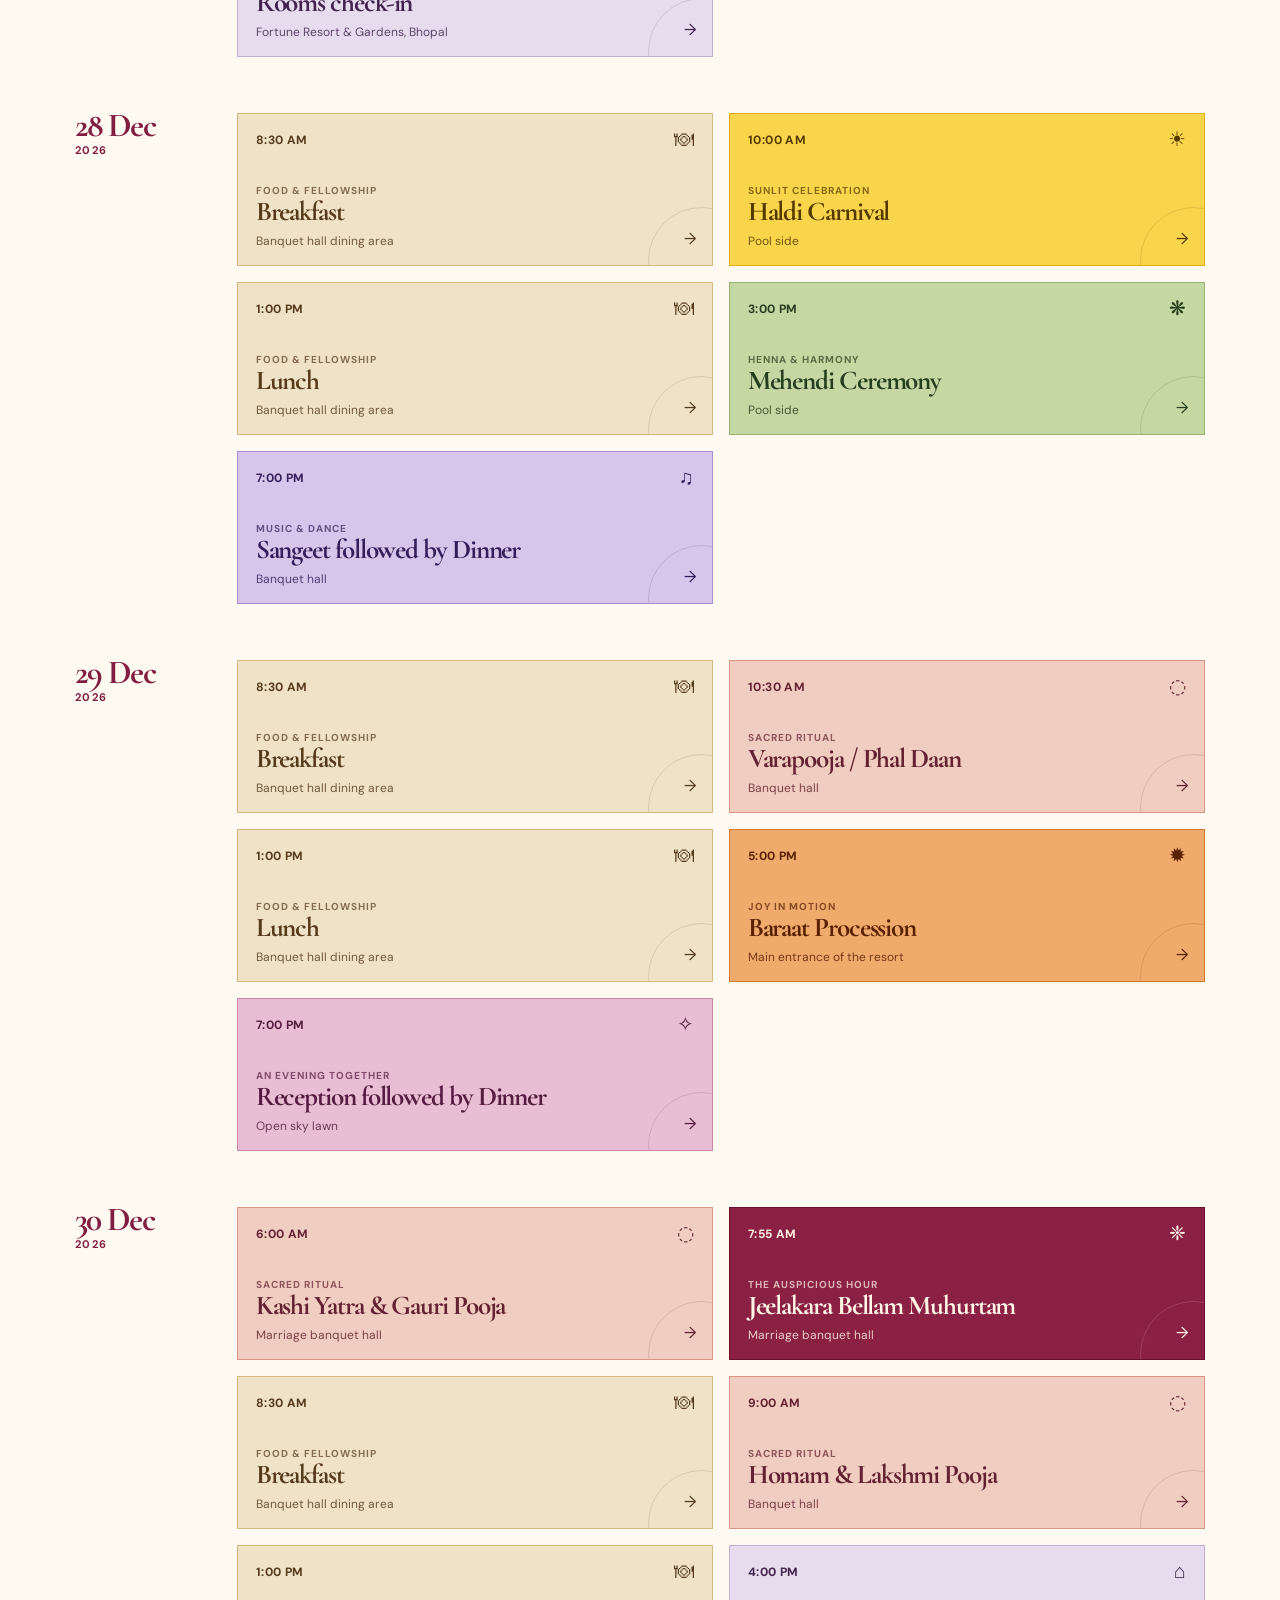
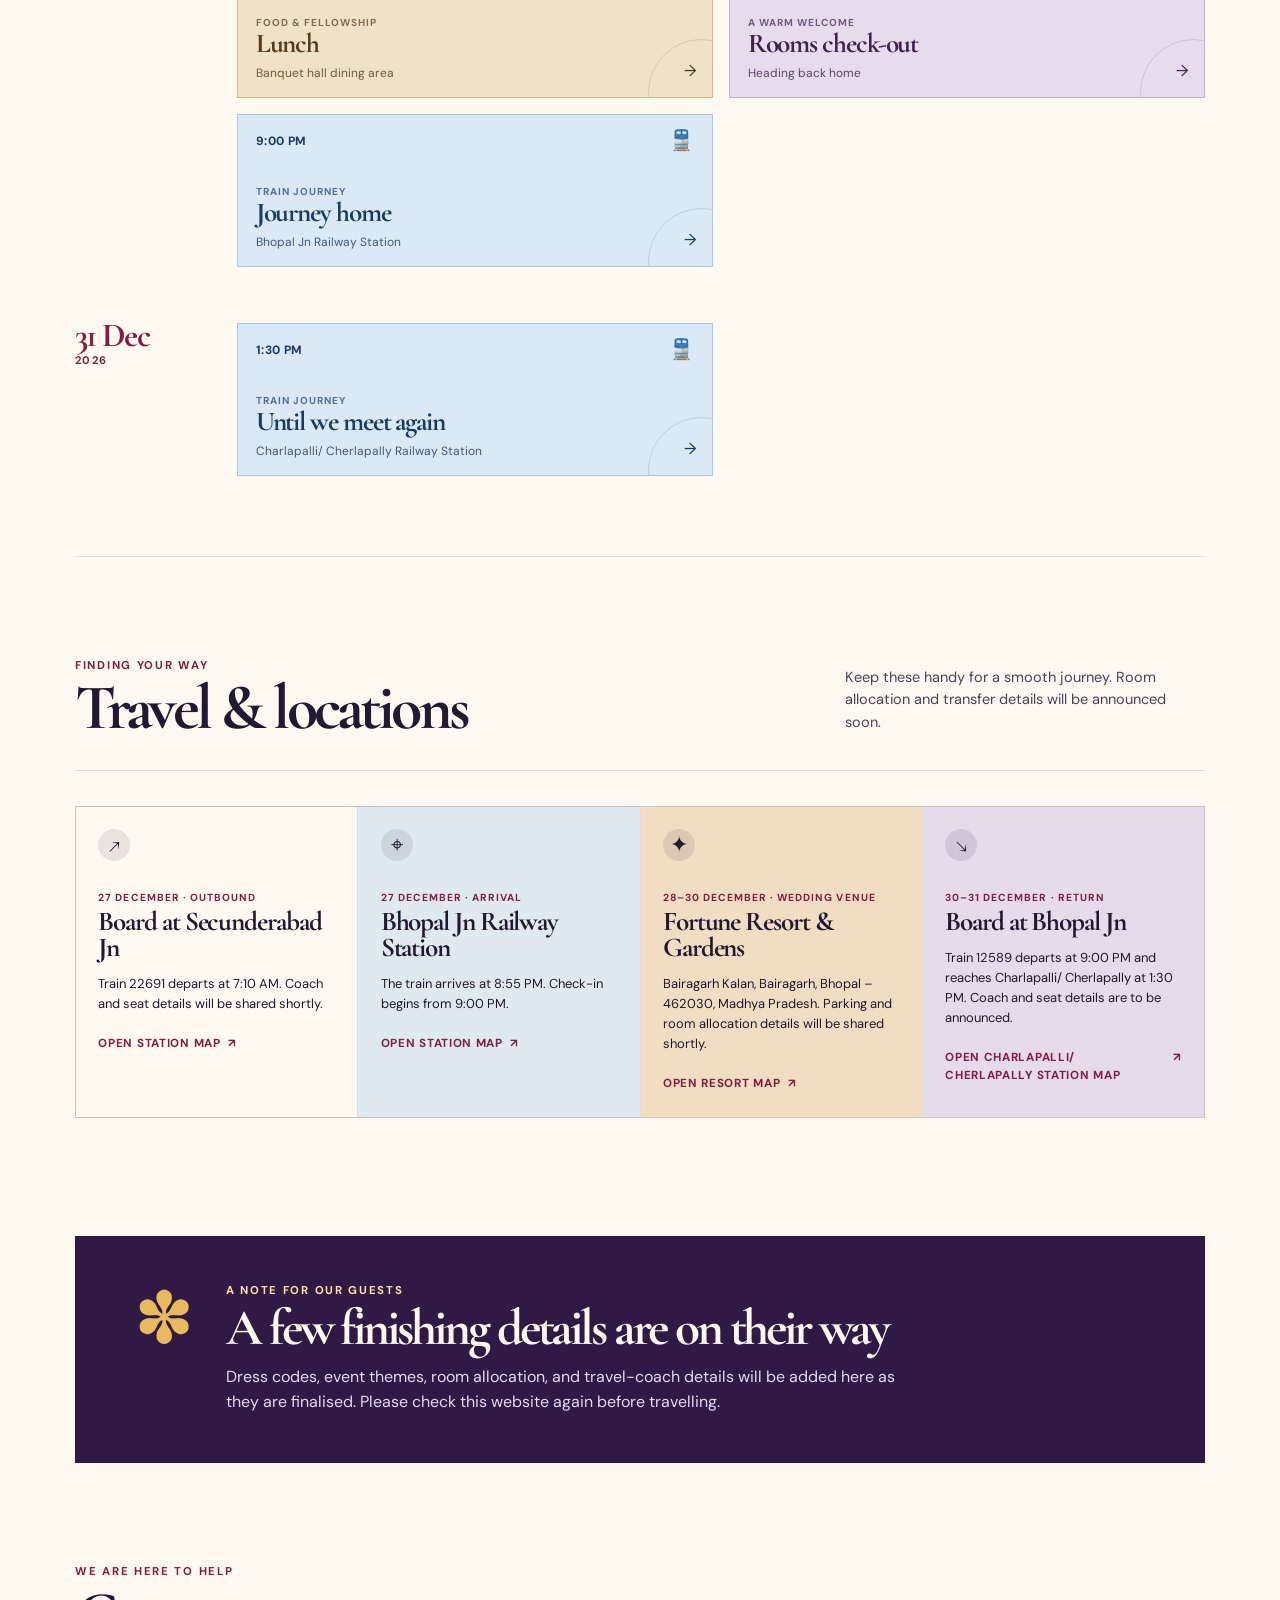
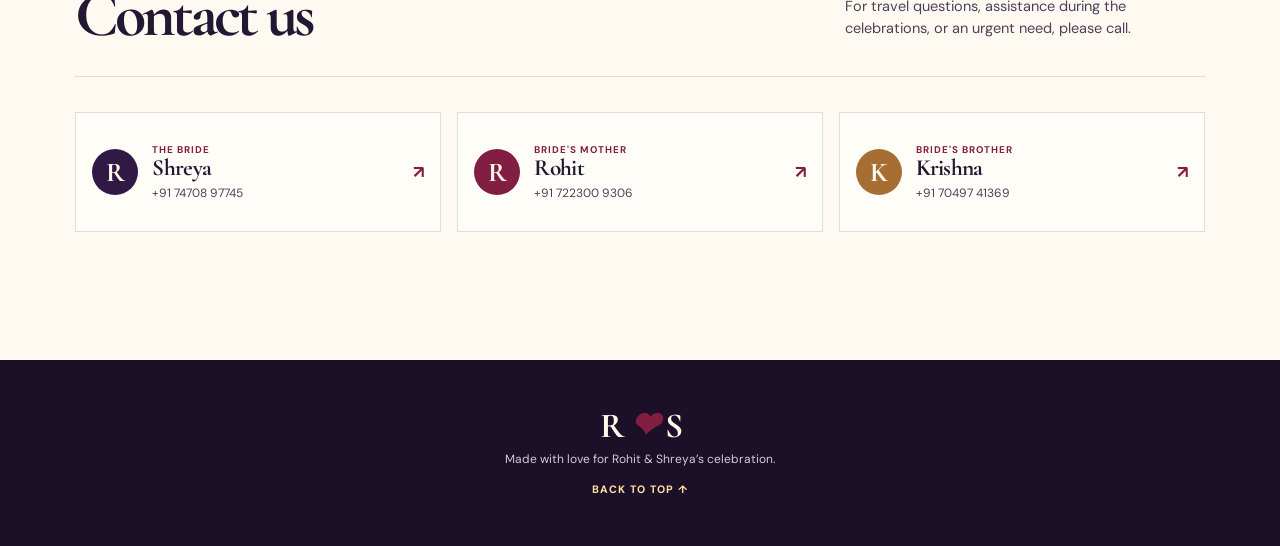
==== commit 7fb4d2c6: "Add files via upload" ====
--- a/index.html
+++ b/index.html
@@ -131,12 +131,12 @@
         <div class="contact-grid">
           <a class="contact-card" href="tel:+917049741369">
             <span class="contact-initial">R</span>
-            <span><small>Bride</small><strong>Shreya</strong><em>+91 74708 97745</em></span>
+            <span><small>The Bride</small><strong>Shreya</strong><em>+91 74708 97745</em></span>
             <b aria-hidden="true">↗</b>
           </a>
-          <a class="contact-card" href="tel:+919944460138">
+          <a class="contact-card" href="tel:+917223009306">
             <span class="contact-initial">R</span>
-            <span><small>The groom</small><strong>Rohit</strong><em>+91 99444 60138</em></span>
+            <span><small>Bride's mother</small><strong>Rohit</strong><em>+91 722300 9306</em></span>
             <b aria-hidden="true">↗</b>
           </a>
           <a class="contact-card" href="tel:+917049741369">
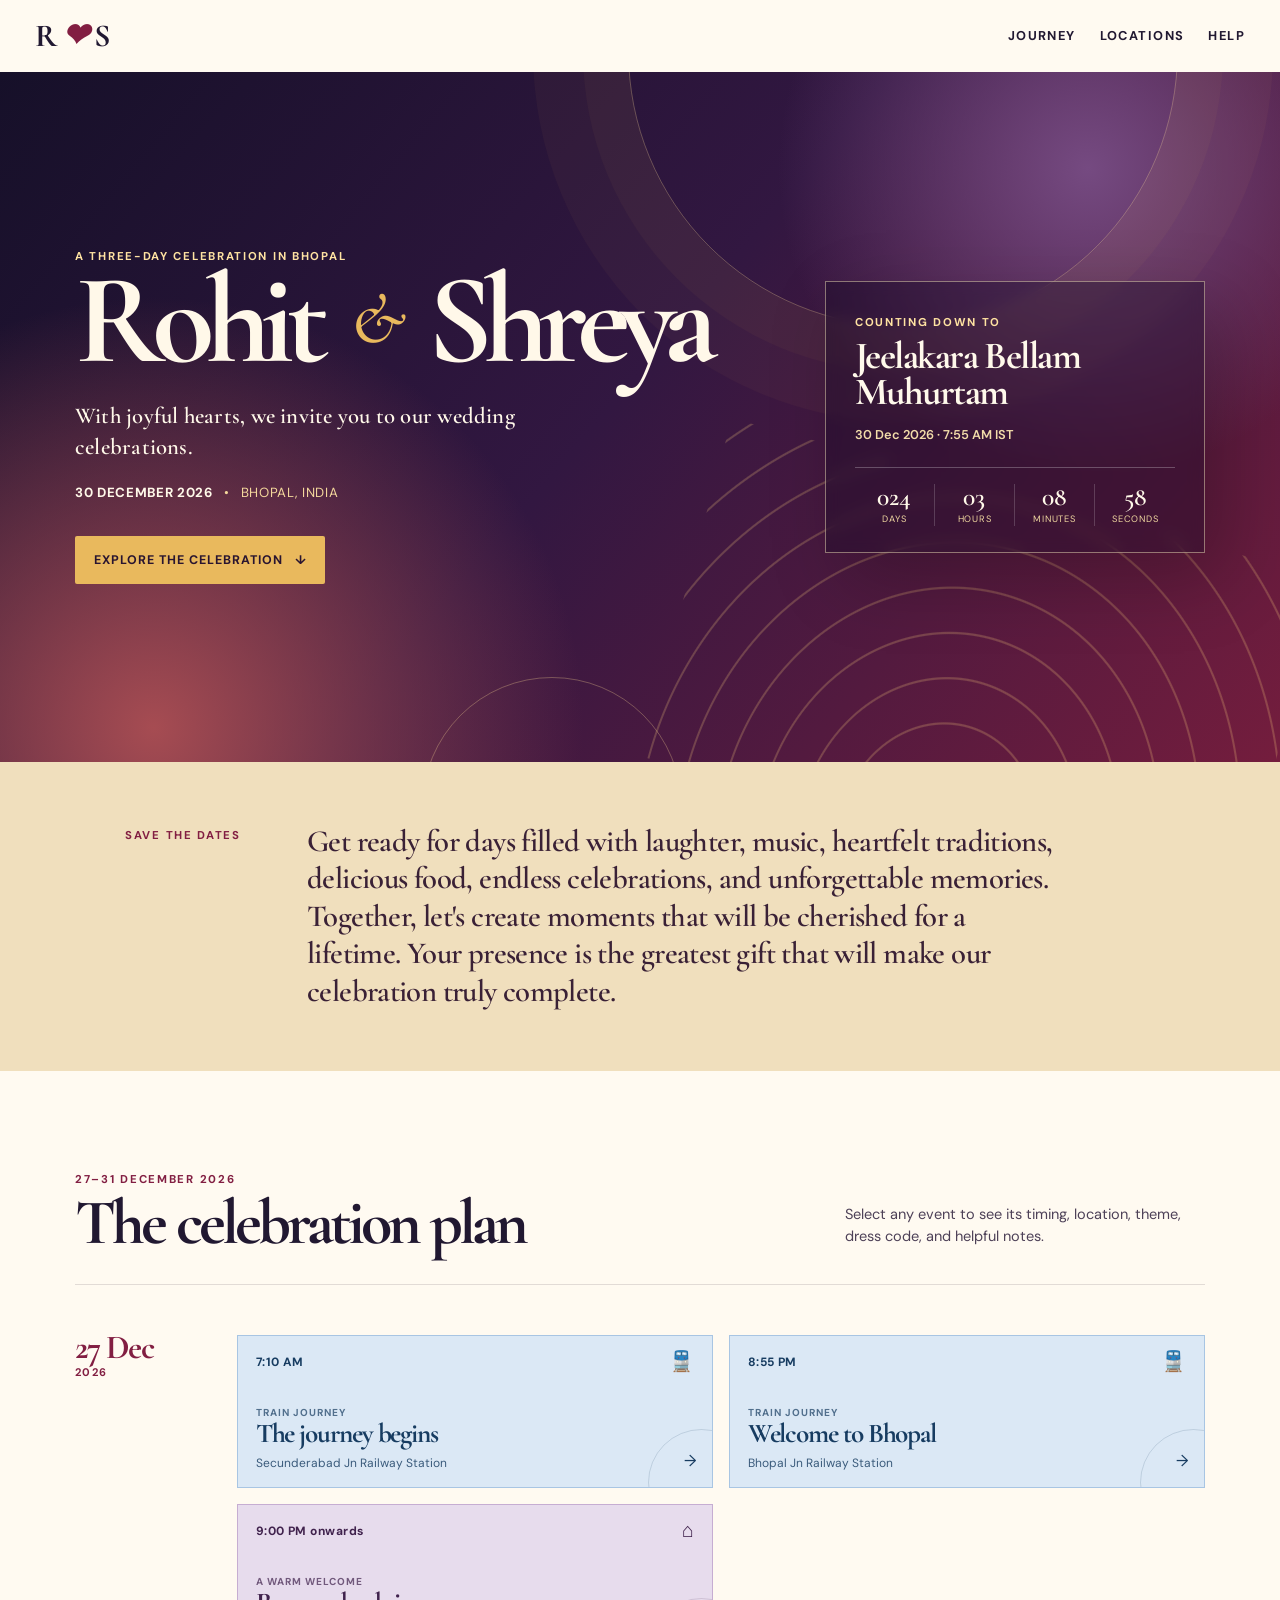
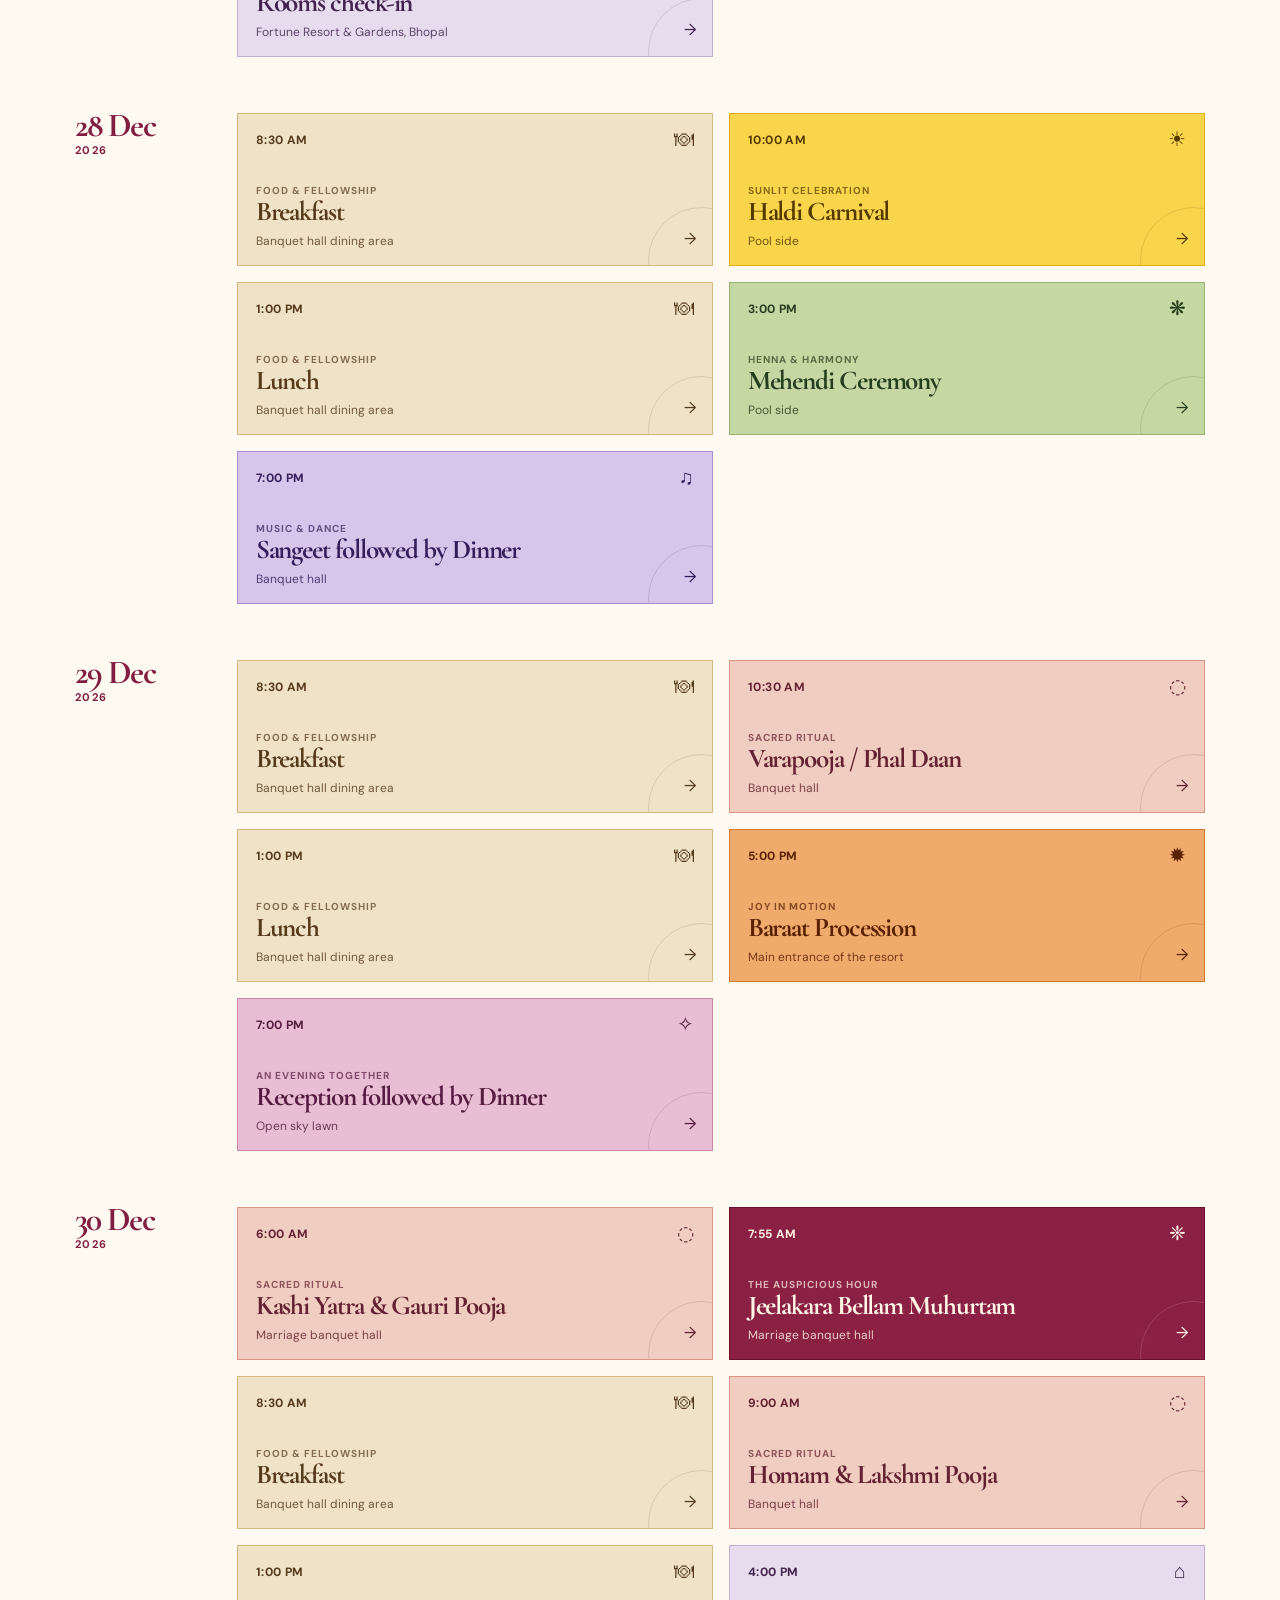
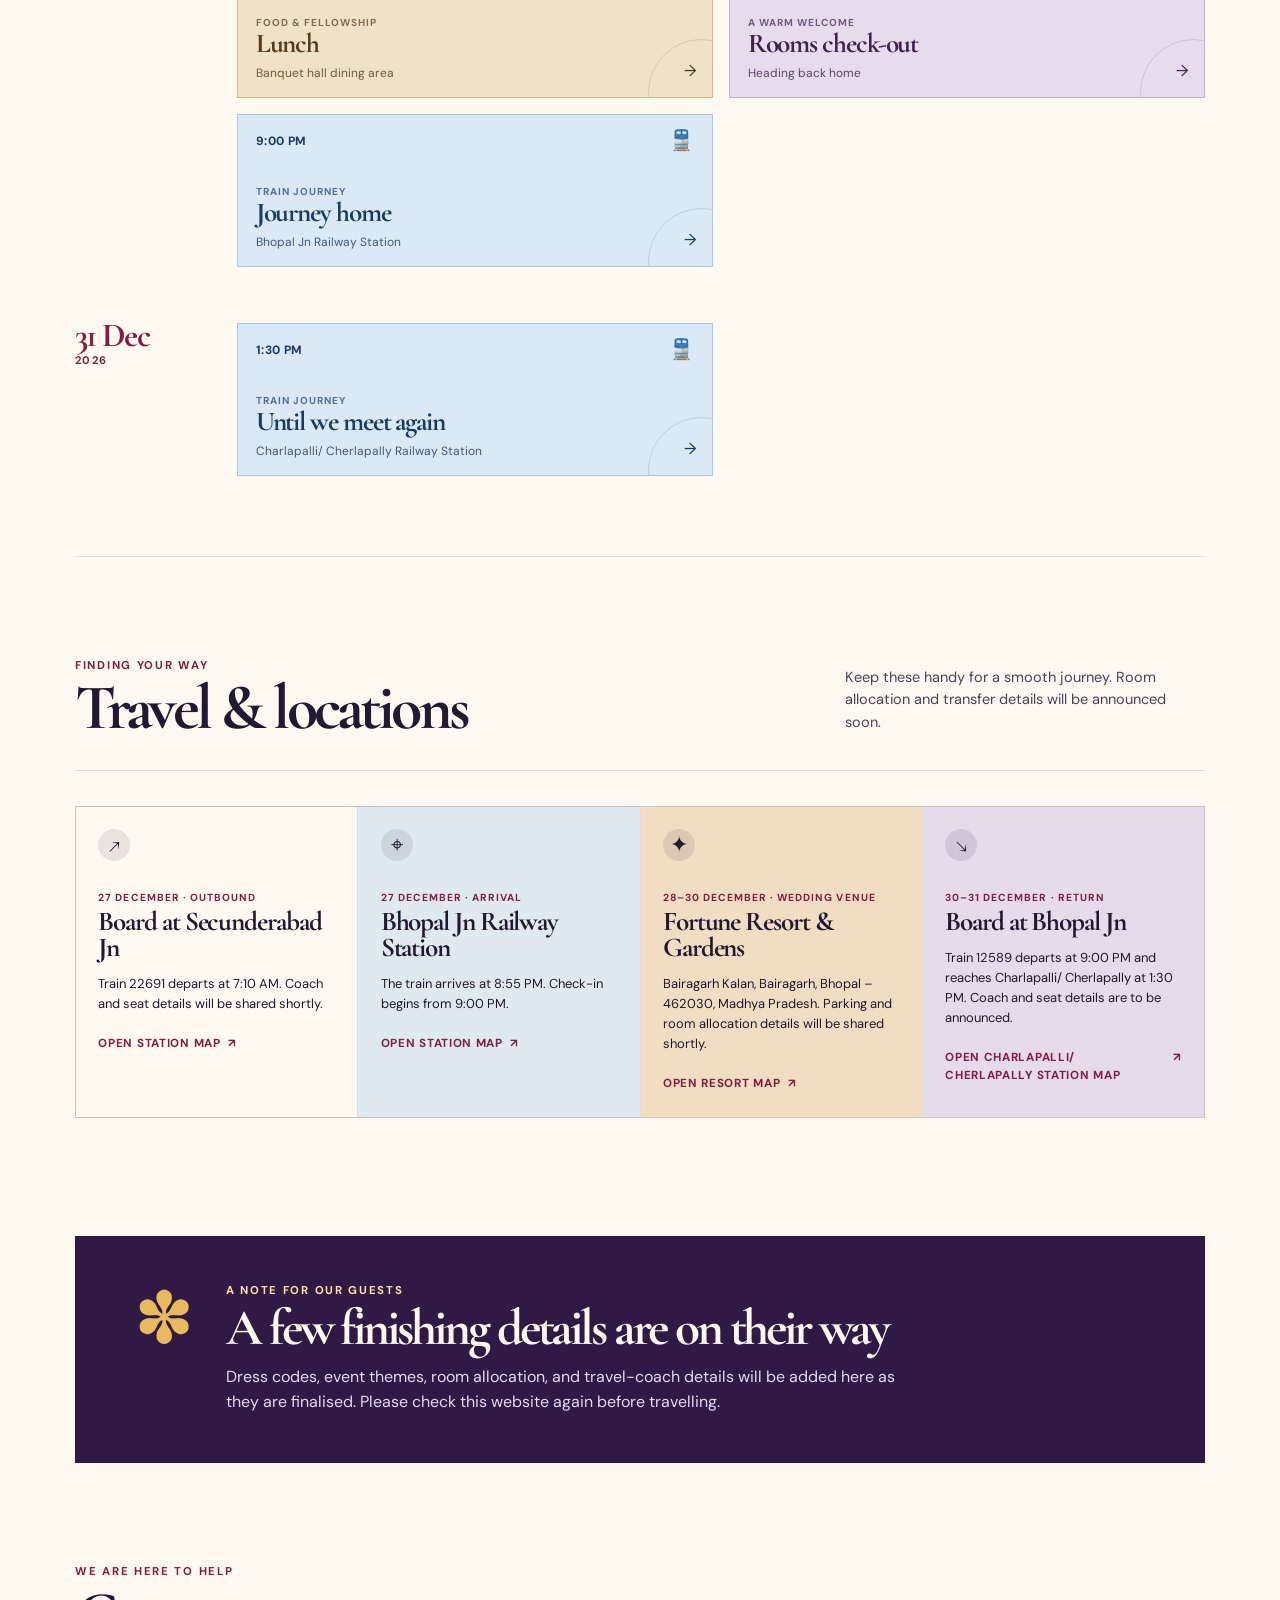
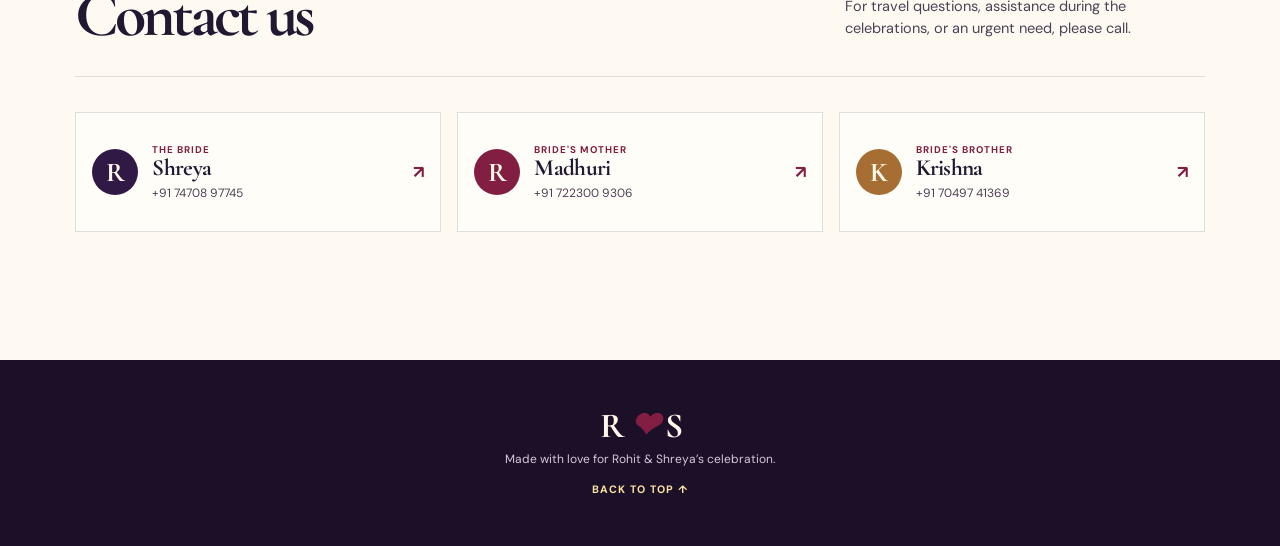
==== commit 2bde1f50: "Add files via upload" ====
--- a/index.html
+++ b/index.html
@@ -136,7 +136,7 @@
           </a>
           <a class="contact-card" href="tel:+917223009306">
             <span class="contact-initial">R</span>
-            <span><small>Bride's mother</small><strong>Rohit</strong><em>+91 722300 9306</em></span>
+            <span><small>Bride's mother</small><strong>Madhuri</strong><em>+91 722300 9306</em></span>
             <b aria-hidden="true">↗</b>
           </a>
           <a class="contact-card" href="tel:+917049741369">
